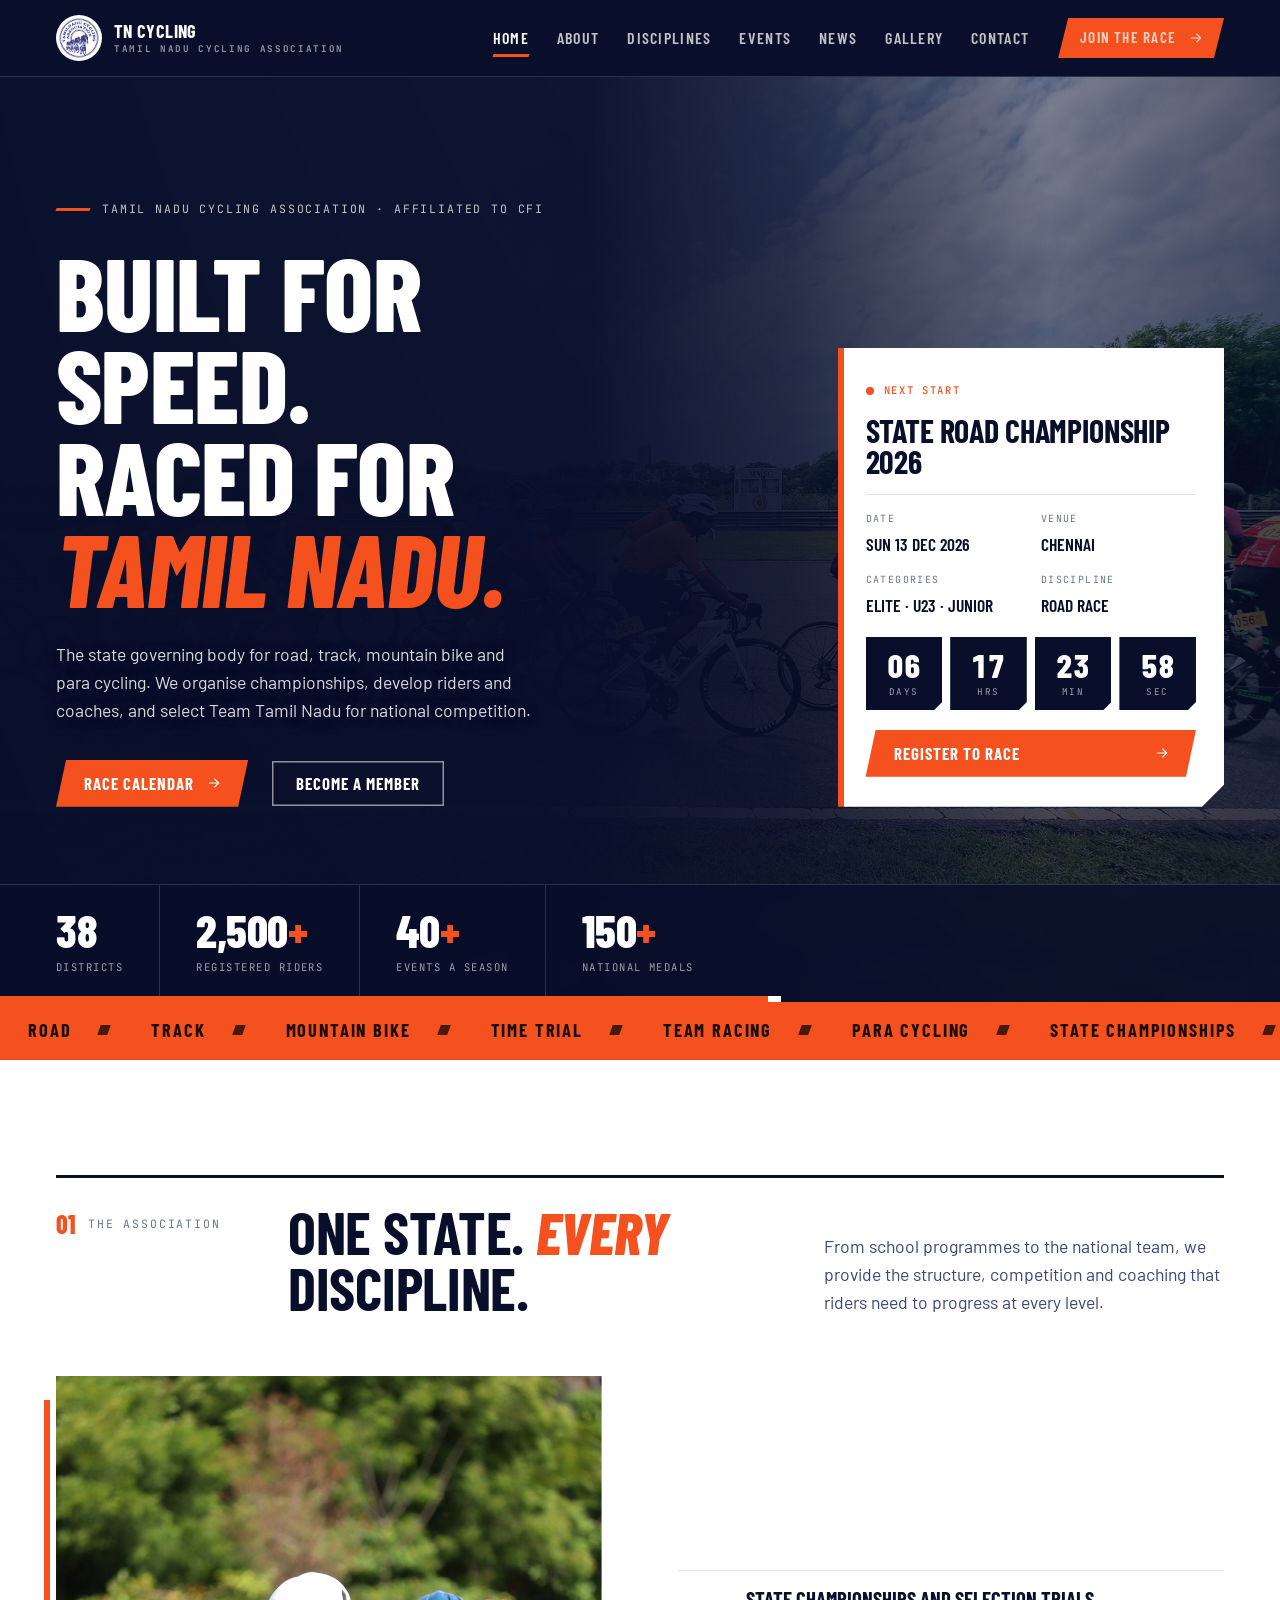
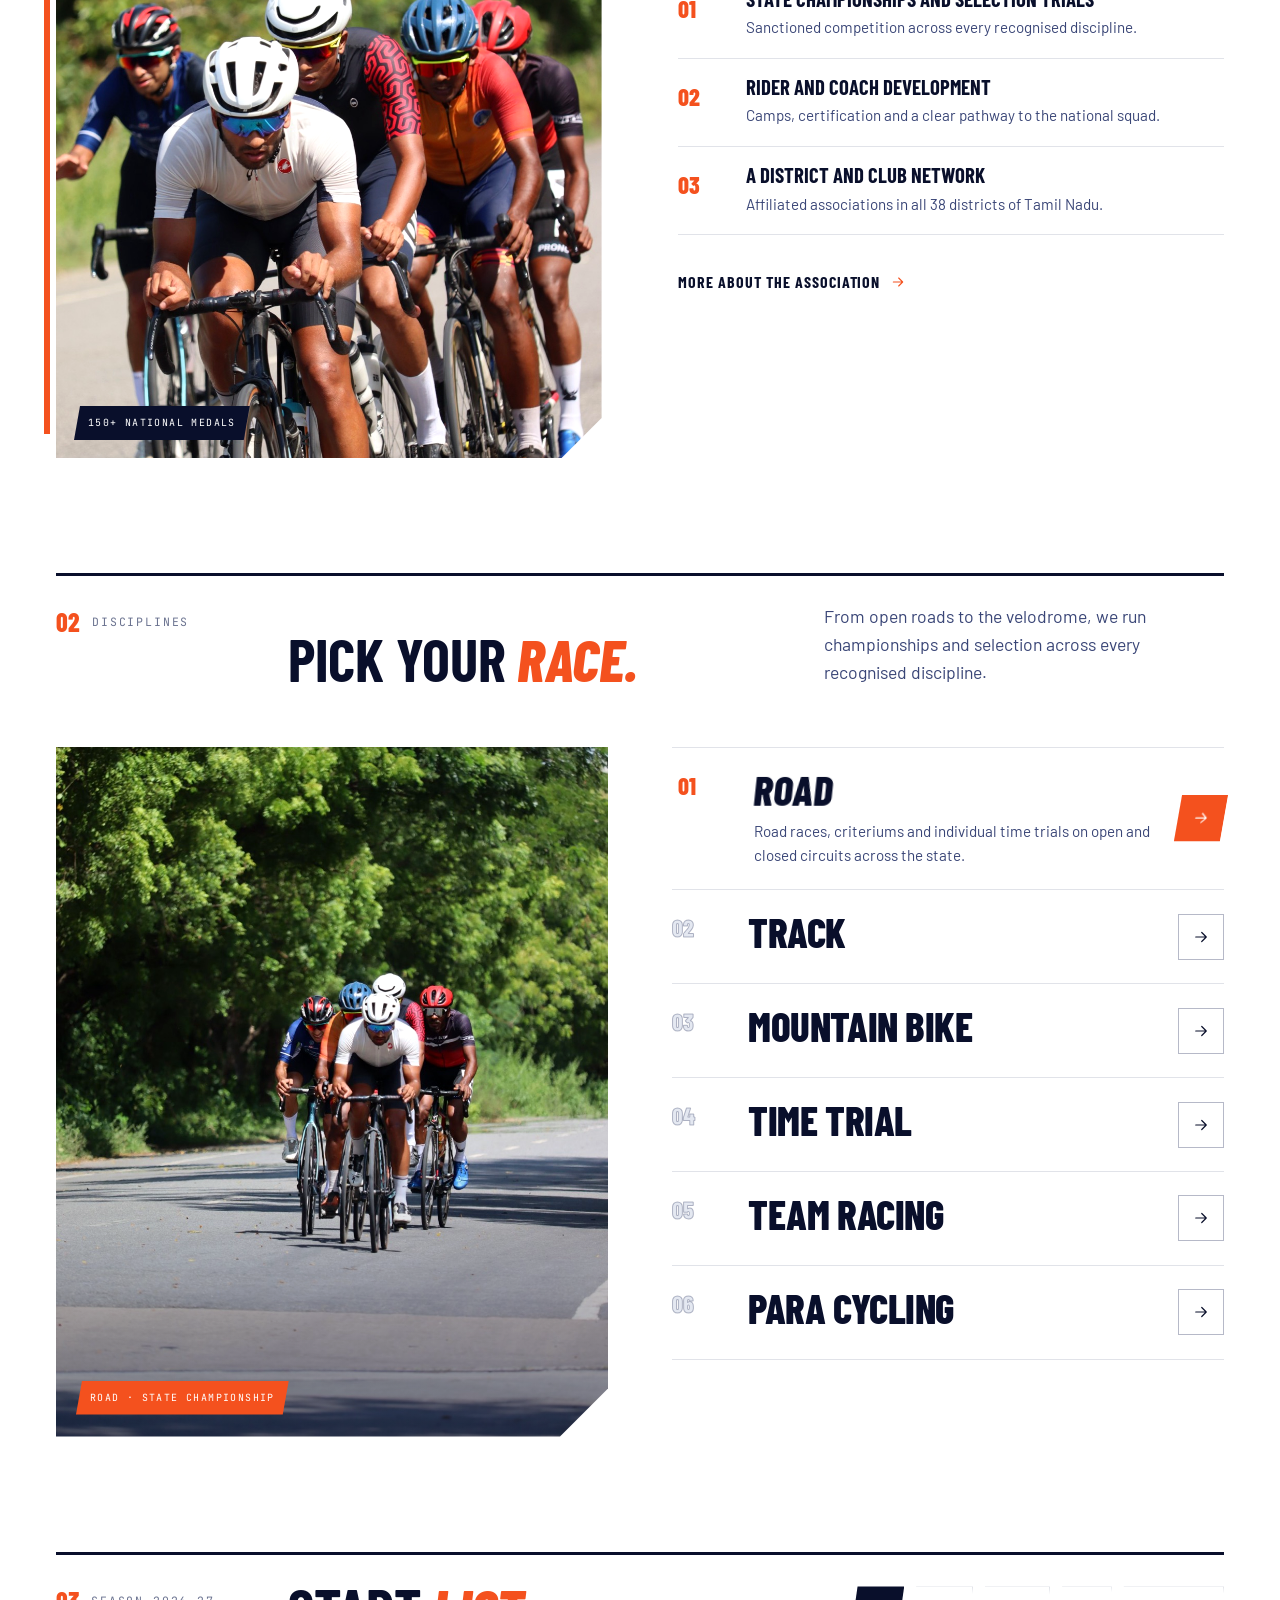
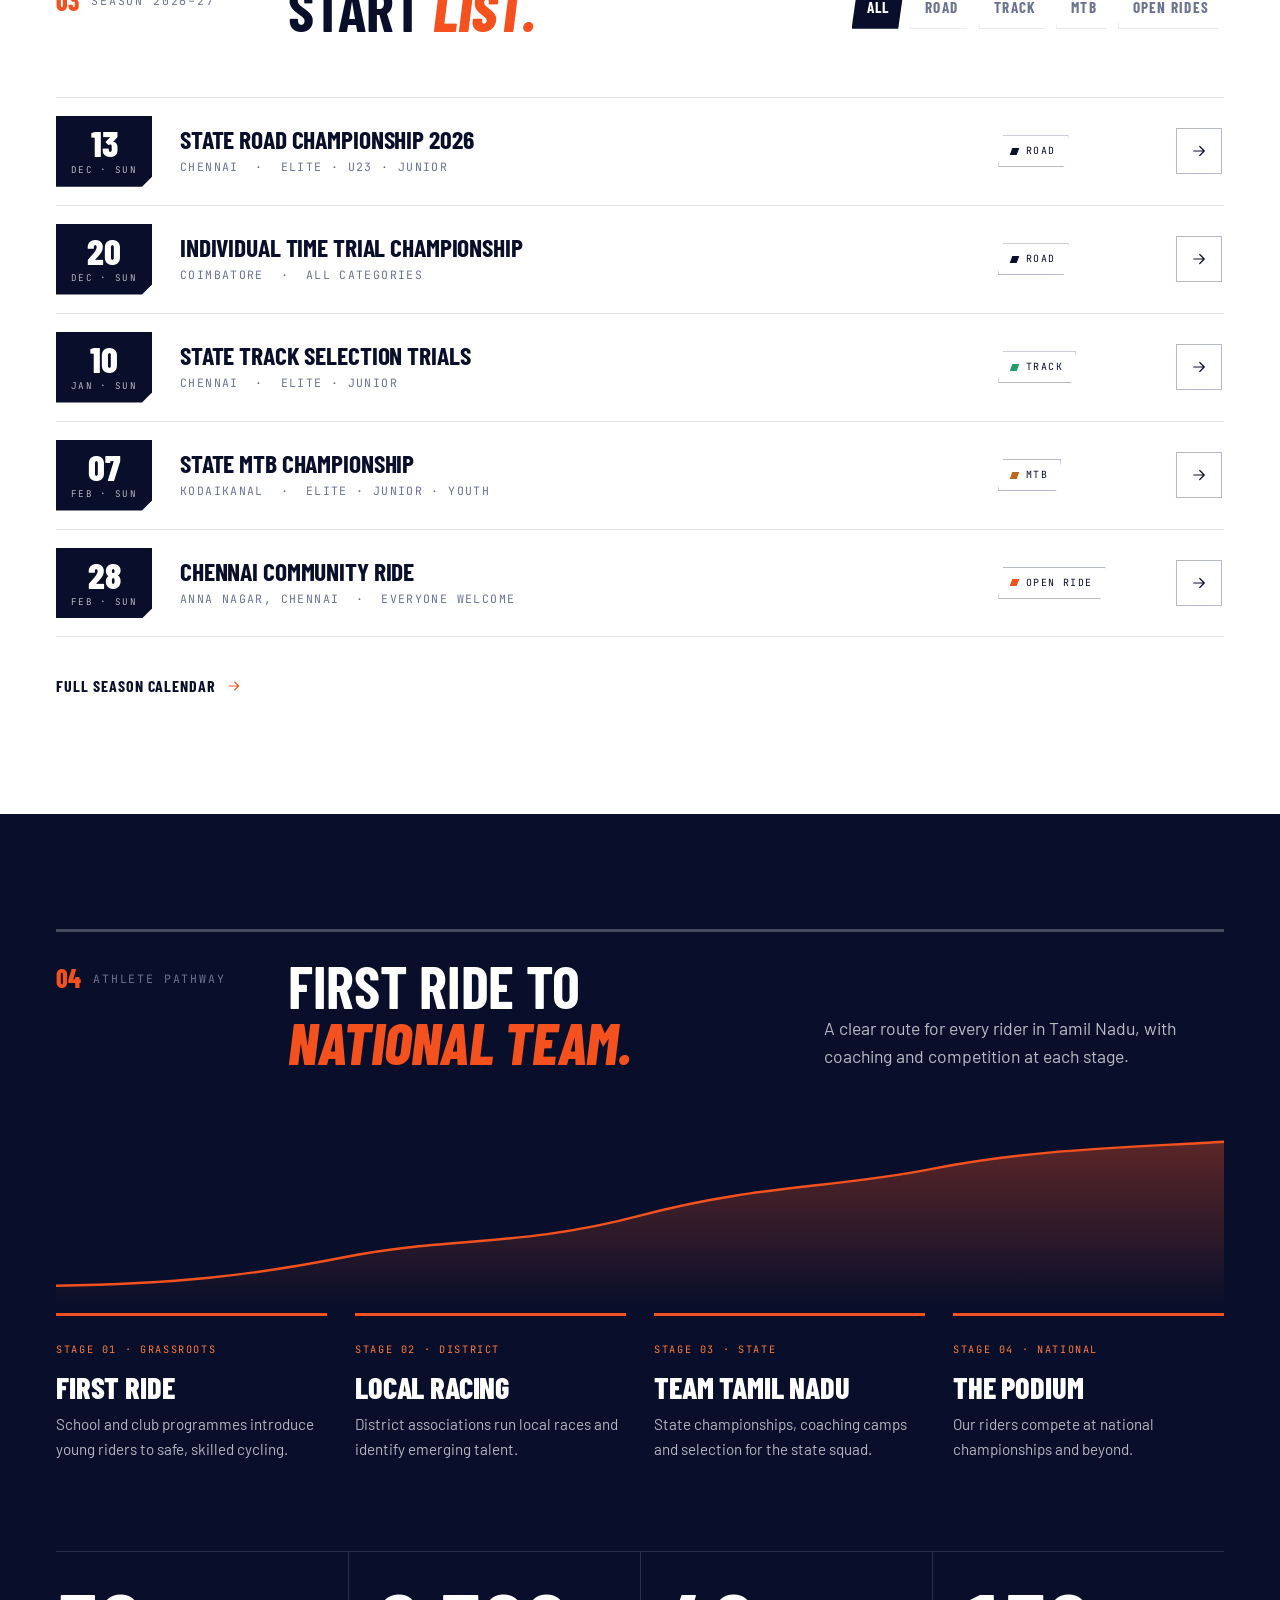
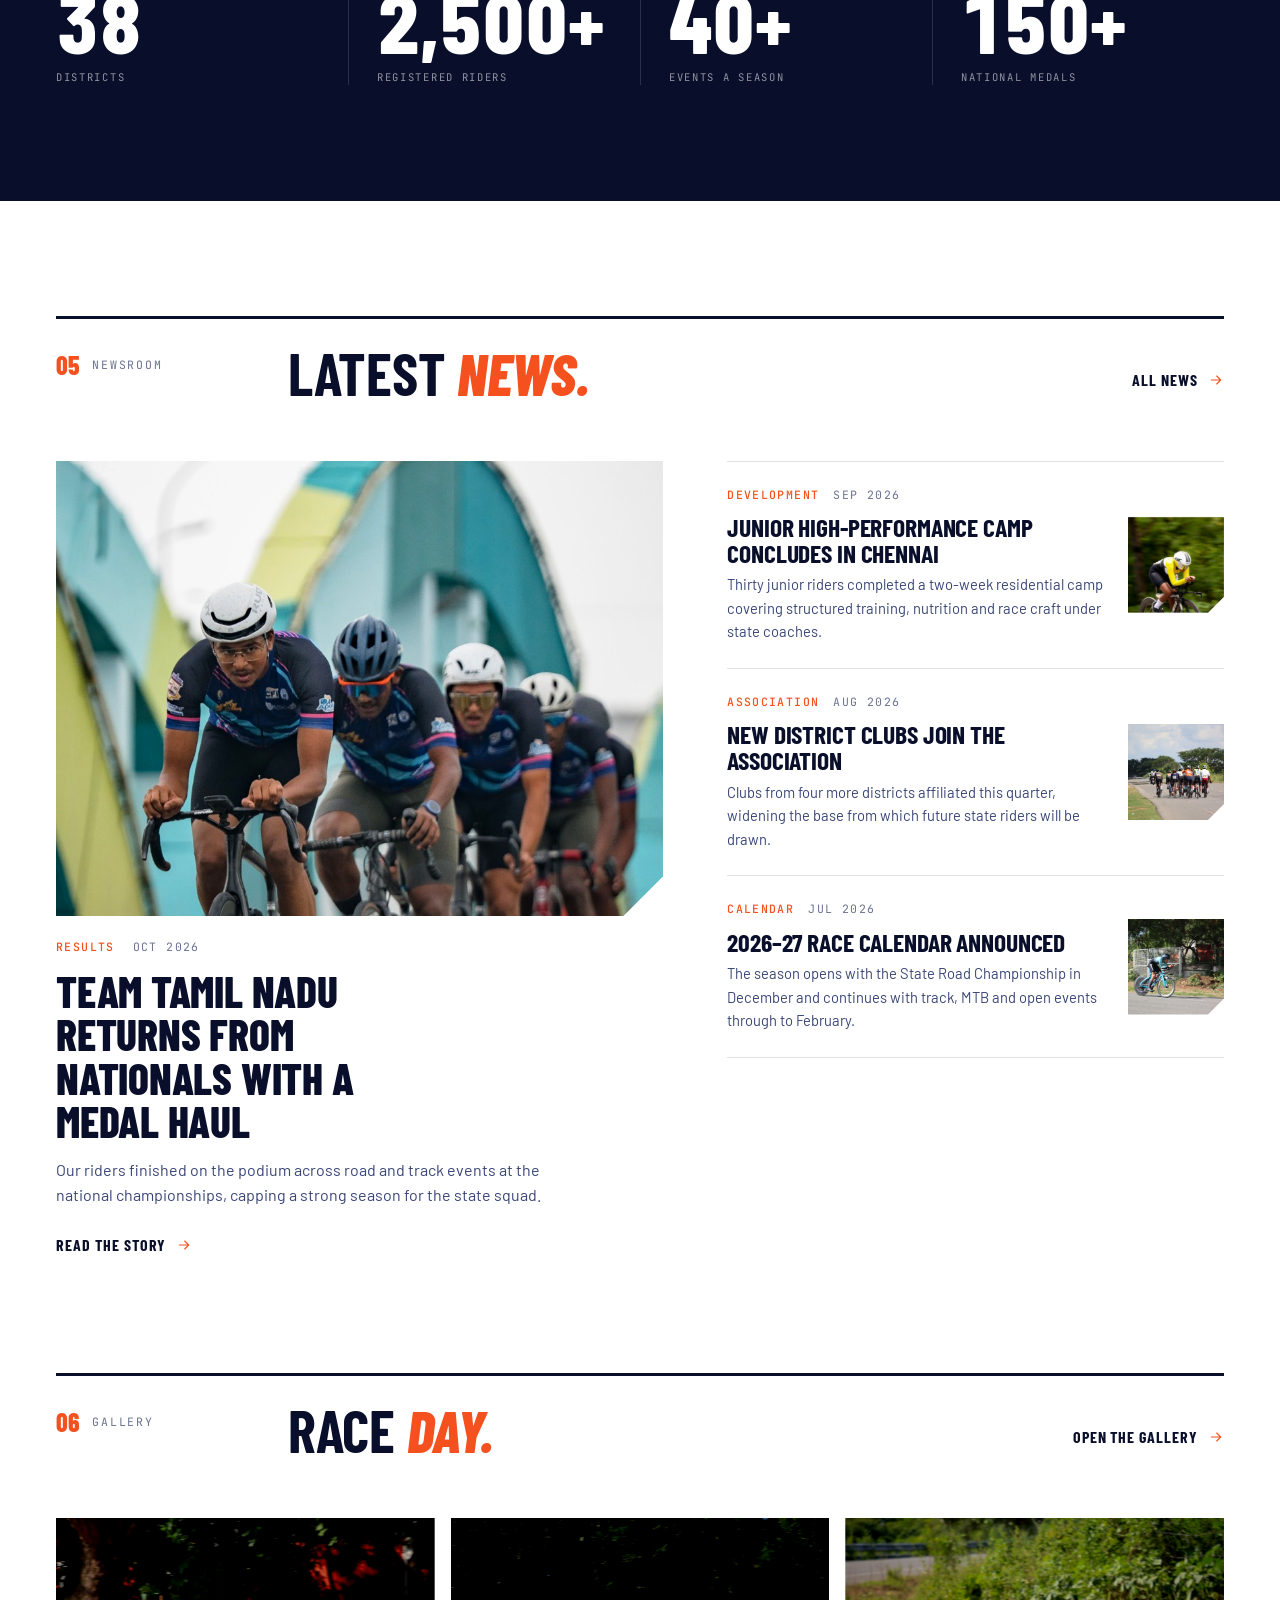
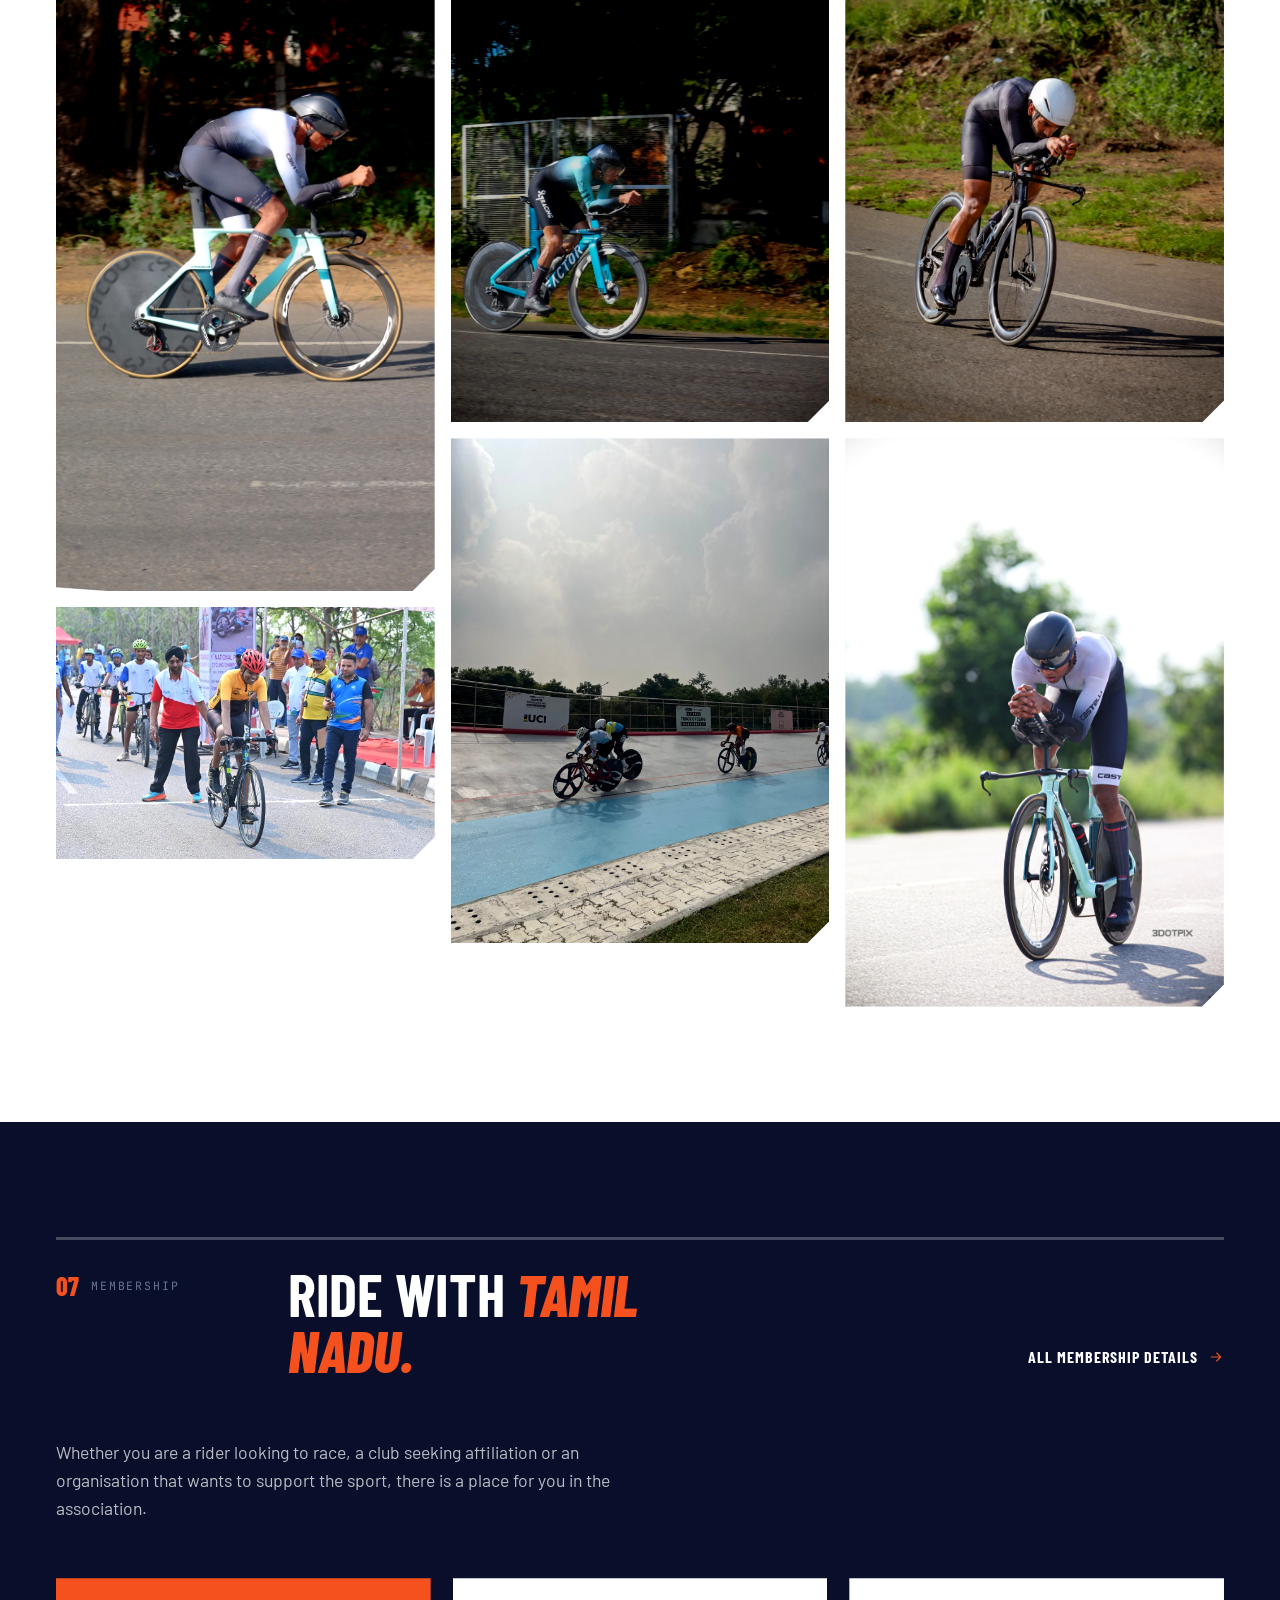
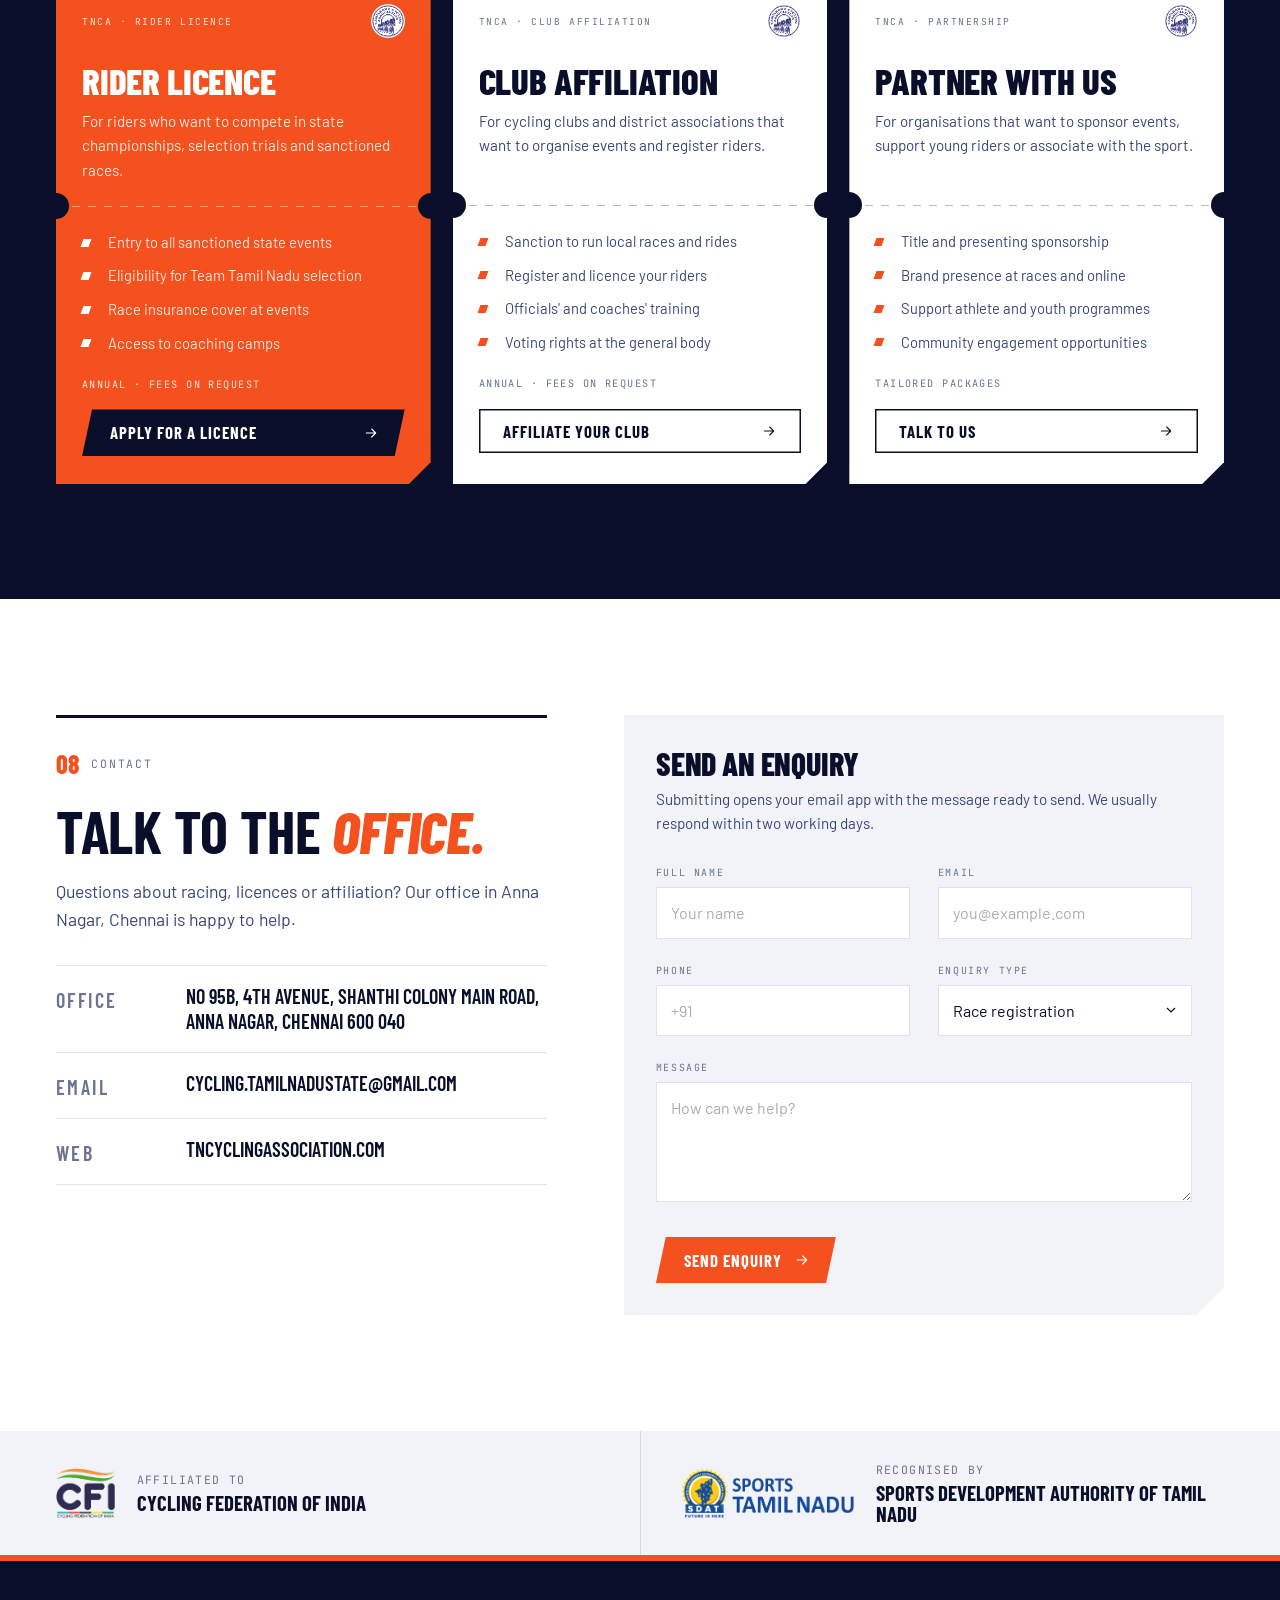
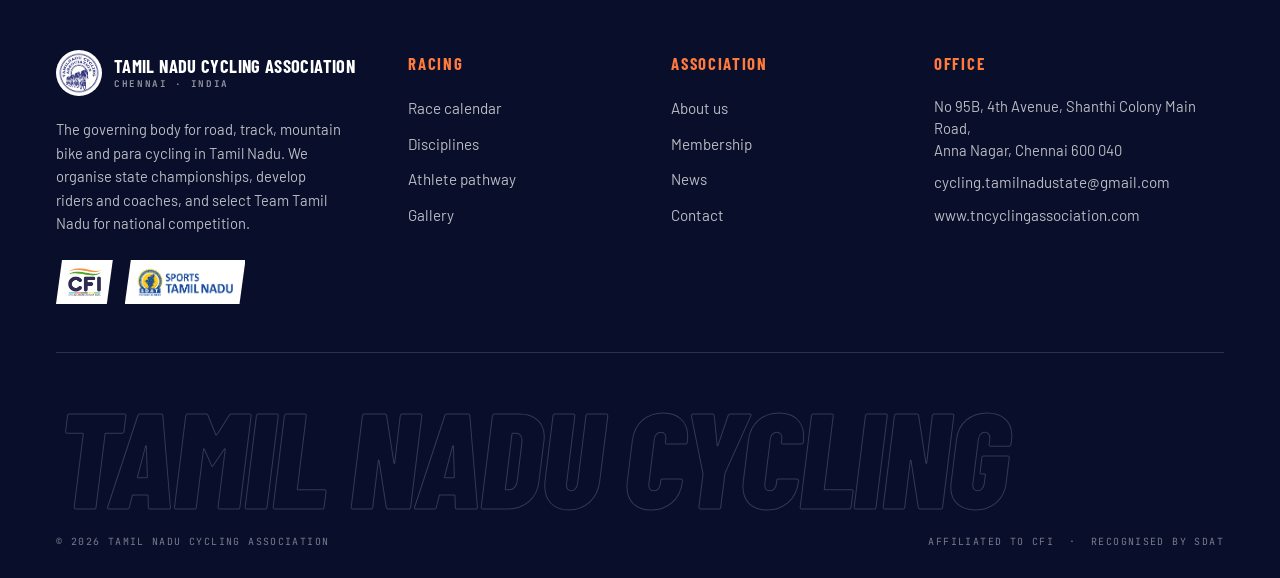
==== index.html @ 86944737 "Initial commit: TNCA website redesign Athletic navy and saffron design for the Tamil Nadu Cycling As" ====
<!doctype html>
<html lang="en">
<head>
<meta charset="utf-8">
<meta name="viewport" content="width=device-width, initial-scale=1">
<title>Tamil Nadu Cycling Association</title>
<meta name="description" content="Tamil Nadu Cycling Association — the state governing body for road, track, MTB and para cycling in Tamil Nadu.">
<meta name="theme-color" content="#090f2b">
<link rel="icon" type="image/png" href="images/logos/tnca-logo.png">
<link rel="preconnect" href="https://fonts.googleapis.com">
<link rel="preconnect" href="https://fonts.gstatic.com" crossorigin>
<link href="https://fonts.googleapis.com/css2?family=Barlow+Condensed:ital,wght@0,600;0,700;0,800;1,700;1,800&family=Barlow:wght@400;500;600&family=JetBrains+Mono:wght@400;500&display=swap" rel="stylesheet">
<link rel="stylesheet" href="css/style.css">
</head>
<body>

<svg width="0" height="0" style="position:absolute" aria-hidden="true">
  <symbol id="i-arrow" viewBox="0 0 24 24"><path d="M5 12h14M13 6l6 6-6 6" fill="none" stroke="currentColor" stroke-width="1.6" stroke-linecap="round" stroke-linejoin="round"/></symbol>
  <symbol id="i-close" viewBox="0 0 24 24"><path d="M6 6l12 12M18 6L6 18" fill="none" stroke="currentColor" stroke-width="1.6" stroke-linecap="round"/></symbol>
  <symbol id="i-info" viewBox="0 0 24 24"><circle cx="12" cy="12" r="9.5" fill="none" stroke="currentColor" stroke-width="1.4"/><path d="M12 11v6M12 7.5v.5" fill="none" stroke="currentColor" stroke-width="1.6" stroke-linecap="round"/></symbol>
</svg>


<header class="site-header">
  <div class="container">
    <a href="index.html" class="brand" aria-label="Tamil Nadu Cycling Association — home">
      <img src="images/logos/tnca-logo.png" alt="">
      <span class="wm">TN Cycling<small>Tamil Nadu Cycling Association</small></span>
    </a>
    <button class="menu-toggle" aria-label="Open menu" aria-expanded="false" aria-controls="nav"><span>Menu</span><i></i></button>
    <nav class="nav" id="nav" aria-label="Main navigation">
      <a href="index.html" class="active" aria-current="page">Home</a><a href="about.html">About</a><a href="disciplines.html">Disciplines</a><a href="events.html">Events</a><a href="news.html">News</a><a href="gallery.html">Gallery</a><a href="contact.html">Contact</a>
      <a href="membership.html" class="btn">Join the race <svg aria-hidden="true"><use href="#i-arrow"/></svg></a>
    </nav>
  </div>
</header>

<main>

<section class="hero">
  <img class="hero-bg" src="images/join.jpg" alt="" fetchpriority="high">
  <div class="container hero-grid">
    <div class="hero-copy">
      <span class="kicker">Tamil Nadu Cycling Association · Affiliated to CFI</span>
      <h1>Built for speed.<br>Raced for <em>Tamil Nadu.</em></h1>
      <p class="lead">The state governing body for road, track, mountain bike and para cycling. We organise championships, develop riders and coaches, and select Team Tamil Nadu for national competition.</p>
      <div class="hero-actions">
        <a href="events.html" class="btn">Race calendar <svg aria-hidden="true"><use href="#i-arrow"/></svg></a>
        <a href="membership.html" class="btn btn-ghost-light">Become a member</a>
      </div>
    </div>
    <aside class="next-card reveal">
      <span class="label">Next start</span>
      <h2>State Road Championship 2026</h2>
      <div class="facts">
        <div><small>Date</small><b>Sun 13 Dec 2026</b></div>
        <div><small>Venue</small><b>Chennai</b></div>
        <div><small>Categories</small><b>Elite · U23 · Junior</b></div>
        <div><small>Discipline</small><b>Road race</b></div>
      </div>
      <div class="countdown" id="countdown" data-date="2026-12-13T06:00:00+05:30">
        <div><b data-u="d">00</b><small>Days</small></div>
        <div><b data-u="h">00</b><small>Hrs</small></div>
        <div><b data-u="m">00</b><small>Min</small></div>
        <div><b data-u="s">00</b><small>Sec</small></div>
      </div>
      <a href="contact.html" class="btn">Register to race <svg aria-hidden="true"><use href="#i-arrow"/></svg></a>
    </aside>
  </div>
  <div class="hero-foot"><div class="container hero-stats">
    <div><b>38</b><span>Districts</span></div>
    <div><b>2,500<i>+</i></b><span>Registered riders</span></div>
    <div><b>40<i>+</i></b><span>Events a season</span></div>
    <div><b>150<i>+</i></b><span>National medals</span></div>
  </div></div>
</section>

<div class="marquee" aria-hidden="true">
  <div class="marquee-track"><span>Road</span><span>Track</span><span>Mountain Bike</span><span>Time Trial</span><span>Team Racing</span><span>Para Cycling</span><span>State Championships</span><span>Youth Development</span><span>Road</span><span>Track</span><span>Mountain Bike</span><span>Time Trial</span><span>Team Racing</span><span>Para Cycling</span><span>State Championships</span><span>Youth Development</span></div>
</div>

<section class="section" id="about">
  <div class="container">
    
    <div class="section-head">
      <div class="index"><b>01</b><span>The association</span></div>
      <div class="title"><h2>One state. <em>Every</em> discipline.</h2><p class="lead">From school programmes to the national team, we provide the structure, competition and coaching that riders need to progress at every level.</p></div>
    </div>
    <div class="split">
      <div class="split-media reveal">
        <img src="images/race.jpg" alt="Road cyclists racing in a tight group">
        <span class="cap">150+ national medals</span>
      </div>
      <div class="split-body reveal">
        <ul class="marks">
          <li><span class="k">01</span><div><b>State championships and selection trials</b><span>Sanctioned competition across every recognised discipline.</span></div></li>
          <li><span class="k">02</span><div><b>Rider and coach development</b><span>Camps, certification and a clear pathway to the national squad.</span></div></li>
          <li><span class="k">03</span><div><b>A district and club network</b><span>Affiliated associations in all 38 districts of Tamil Nadu.</span></div></li>
        </ul>
        <a href="about.html" class="textlink">More about the association <svg aria-hidden="true"><use href="#i-arrow"/></svg></a>
      </div>
    </div>
  </div>
</section>

<section class="section" id="disciplines">
  <div class="container">
    
    <div class="section-head">
      <div class="index"><b>02</b><span>Disciplines</span></div>
      <div class="title"><h2>Pick your <em>race.</em></h2><p class="lead">From open roads to the velodrome, we run championships and selection across every recognised discipline.</p></div>
    </div>
    
    <div class="disc">
      <figure class="disc-figure reveal"><img src="images/road.jpg" alt="" data-i="0"><img src="images/track.jpg" alt="" data-i="1"><img src="images/mtb.jpg" alt="" data-i="2"><img src="images/time-trial.jpg" alt="" data-i="3"><img src="images/team.jpg" alt="" data-i="4"><img src="images/para.jpg" alt="" data-i="5"><figcaption class="cap"></figcaption></figure>
      <ul class="disc-list reveal">
        <li data-cap="Road · State Championship">
          <a href="disciplines.html#road">
            <span class="n">01</span>
            <img class="thumb" src="images/road.jpg" alt="" loading="lazy">
            <div><h3>Road</h3><p>Road races, criteriums and individual time trials on open and closed circuits across the state.</p></div>
            <span class="go" aria-hidden="true"><svg aria-hidden="true"><use href="#i-arrow"/></svg></span>
          </a>
        </li>
        <li data-cap="Track · Velodrome">
          <a href="disciplines.html#track">
            <span class="n">02</span>
            <img class="thumb" src="images/track.jpg" alt="" loading="lazy">
            <div><h3>Track</h3><p>Sprint, keirin, team pursuit and endurance events contested on the velodrome.</p></div>
            <span class="go" aria-hidden="true"><svg aria-hidden="true"><use href="#i-arrow"/></svg></span>
          </a>
        </li>
        <li data-cap="MTB · Cross-country">
          <a href="disciplines.html#mountain-bike">
            <span class="n">03</span>
            <img class="thumb" src="images/mtb.jpg" alt="" loading="lazy">
            <div><h3>Mountain Bike</h3><p>Cross-country racing on technical off-road trails, climbs and descents.</p></div>
            <span class="go" aria-hidden="true"><svg aria-hidden="true"><use href="#i-arrow"/></svg></span>
          </a>
        </li>
        <li data-cap="Time Trial · Against the clock">
          <a href="disciplines.html#time-trial">
            <span class="n">04</span>
            <img class="thumb" src="images/time-trial.jpg" alt="" loading="lazy">
            <div><h3>Time Trial</h3><p>The race of truth: riders go alone against the clock in individual and team events.</p></div>
            <span class="go" aria-hidden="true"><svg aria-hidden="true"><use href="#i-arrow"/></svg></span>
          </a>
        </li>
        <li data-cap="Team · Club &amp; district">
          <a href="disciplines.html#team-racing">
            <span class="n">05</span>
            <img class="thumb" src="images/team.jpg" alt="" loading="lazy">
            <div><h3>Team Racing</h3><p>Club and district squads competing together, from team time trials to road races.</p></div>
            <span class="go" aria-hidden="true"><svg aria-hidden="true"><use href="#i-arrow"/></svg></span>
          </a>
        </li>
        <li data-cap="Para · Classified racing">
          <a href="disciplines.html#para-cycling">
            <span class="n">06</span>
            <img class="thumb" src="images/para.jpg" alt="" loading="lazy">
            <div><h3>Para Cycling</h3><p>Classified racing and coaching pathways for para-cyclists, from state trials to nationals.</p></div>
            <span class="go" aria-hidden="true"><svg aria-hidden="true"><use href="#i-arrow"/></svg></span>
          </a>
        </li></ul>
    </div>
  </div>
</section>

<section class="section" id="events">
  <div class="container">
    
    <div class="section-head">
      <div class="index"><b>03</b><span>Season 2026–27</span></div>
      <div class="title"><h2>Start <em>list.</em></h2><div class="filters" role="group" aria-label="Filter events"><button aria-pressed="true" data-f="all">All</button><button aria-pressed="false" data-f="road">Road</button><button aria-pressed="false" data-f="track">Track</button><button aria-pressed="false" data-f="mtb">MTB</button><button aria-pressed="false" data-f="open">Open rides</button></div></div>
    </div>
    <ol class="startlist">
      <li data-cat="road" class="reveal">
        <a href="contact.html" class="race">
          <div class="date"><b>13</b><span>Dec · Sun</span></div>
          <div><h3>State Road Championship 2026</h3><p class="meta mono">Chennai &nbsp;·&nbsp; Elite · U23 · Junior</p></div>
          <div><span class="tag road">Road</span></div>
          <span class="go" aria-hidden="true"><svg aria-hidden="true"><use href="#i-arrow"/></svg></span>
        </a>
      </li>
      <li data-cat="road" class="reveal">
        <a href="contact.html" class="race">
          <div class="date"><b>20</b><span>Dec · Sun</span></div>
          <div><h3>Individual Time Trial Championship</h3><p class="meta mono">Coimbatore &nbsp;·&nbsp; All categories</p></div>
          <div><span class="tag road">Road</span></div>
          <span class="go" aria-hidden="true"><svg aria-hidden="true"><use href="#i-arrow"/></svg></span>
        </a>
      </li>
      <li data-cat="track" class="reveal">
        <a href="contact.html" class="race">
          <div class="date"><b>10</b><span>Jan · Sun</span></div>
          <div><h3>State Track Selection Trials</h3><p class="meta mono">Chennai &nbsp;·&nbsp; Elite · Junior</p></div>
          <div><span class="tag track">Track</span></div>
          <span class="go" aria-hidden="true"><svg aria-hidden="true"><use href="#i-arrow"/></svg></span>
        </a>
      </li>
      <li data-cat="mtb" class="reveal">
        <a href="contact.html" class="race">
          <div class="date"><b>07</b><span>Feb · Sun</span></div>
          <div><h3>State MTB Championship</h3><p class="meta mono">Kodaikanal &nbsp;·&nbsp; Elite · Junior · Youth</p></div>
          <div><span class="tag mtb">MTB</span></div>
          <span class="go" aria-hidden="true"><svg aria-hidden="true"><use href="#i-arrow"/></svg></span>
        </a>
      </li>
      <li data-cat="open" class="reveal">
        <a href="contact.html" class="race">
          <div class="date"><b>28</b><span>Feb · Sun</span></div>
          <div><h3>Chennai Community Ride</h3><p class="meta mono">Anna Nagar, Chennai &nbsp;·&nbsp; Everyone welcome</p></div>
          <div><span class="tag open">Open ride</span></div>
          <span class="go" aria-hidden="true"><svg aria-hidden="true"><use href="#i-arrow"/></svg></span>
        </a>
      </li></ol>
    <div style="margin-top:36px"><a href="events.html" class="textlink">Full season calendar <svg aria-hidden="true"><use href="#i-arrow"/></svg></a></div>
  </div>
</section>

<section class="section section-ink" id="pathway">
  <div class="container">
    
    <div class="section-head">
      <div class="index"><b>04</b><span>Athlete pathway</span></div>
      <div class="title"><h2>First ride to <em>national team.</em></h2><p class="lead">A clear route for every rider in Tamil Nadu, with coaching and competition at each stage.</p></div>
    </div>
    
    
<div class="route" aria-hidden="true">
  <svg viewBox="0 0 1200 180" preserveAspectRatio="none">
    <defs><linearGradient id="routeFill" x1="0" y1="0" x2="0" y2="1"><stop offset="0" stop-color="#f4511e"/><stop offset="1" stop-color="#f4511e" stop-opacity="0"/></linearGradient></defs>
    <path class="line-fill" d="M0,160 C120,158 200,150 300,130 S480,120 600,88 S800,60 900,40 S1100,18 1200,12 L1200,180 L0,180 Z"/>
    <path class="line" d="M0,160 C120,158 200,150 300,130 S480,120 600,88 S800,60 900,40 S1100,18 1200,12"/>
  </svg>
</div>
    <div class="stages">
      <div class="stage reveal"><span class="k">Stage 01 · Grassroots</span><h3>First ride</h3><p>School and club programmes introduce young riders to safe, skilled cycling.</p></div>
      <div class="stage reveal"><span class="k">Stage 02 · District</span><h3>Local racing</h3><p>District associations run local races and identify emerging talent.</p></div>
      <div class="stage reveal"><span class="k">Stage 03 · State</span><h3>Team Tamil Nadu</h3><p>State championships, coaching camps and selection for the state squad.</p></div>
      <div class="stage reveal"><span class="k">Stage 04 · National</span><h3>The podium</h3><p>Our riders compete at national championships and beyond.</p></div>
    </div>
    <div class="stats">
      <div><b data-count="38">0</b><span>Districts</span></div>
      <div><b data-count="2500" data-suffix="+">0</b><span>Registered riders</span></div>
      <div><b data-count="40" data-suffix="+">0</b><span>Events a season</span></div>
      <div><b data-count="150" data-suffix="+">0</b><span>National medals</span></div>
    </div>
  </div>
</section>

<section class="section" id="news">
  <div class="container">
    
    <div class="section-head">
      <div class="index"><b>05</b><span>Newsroom</span></div>
      <div class="title"><h2>Latest <em>news.</em></h2><a href="news.html" class="textlink">All news <svg aria-hidden="true"><use href="#i-arrow"/></svg></a></div>
    </div>
    <div class="news">
      <article class="story-lead reveal">
        <a href="news.html"><img src="images/news-1.jpg" alt=""></a>
        <div class="mono"><b>Results</b><span>Oct 2026</span></div>
        <h3><a href="news.html">Team Tamil Nadu returns from Nationals with a medal haul</a></h3>
        <p>Our riders finished on the podium across road and track events at the national championships, capping a strong season for the state squad.</p>
        <a href="news.html" class="textlink">Read the story <svg aria-hidden="true"><use href="#i-arrow"/></svg></a>
      </article>
      <ul class="story-list reveal"><li><a href="news.html"><div><div class="mono"><b>Development</b><span>Sep 2026</span></div><h3>Junior high-performance camp concludes in Chennai</h3><p>Thirty junior riders completed a two-week residential camp covering structured training, nutrition and race craft under state coaches.</p></div><img src="images/news-2.jpg" alt="" loading="lazy"></a></li><li><a href="news.html"><div><div class="mono"><b>Association</b><span>Aug 2026</span></div><h3>New district clubs join the association</h3><p>Clubs from four more districts affiliated this quarter, widening the base from which future state riders will be drawn.</p></div><img src="images/news-3.jpg" alt="" loading="lazy"></a></li><li><a href="news.html"><div><div class="mono"><b>Calendar</b><span>Jul 2026</span></div><h3>2026–27 race calendar announced</h3><p>The season opens with the State Road Championship in December and continues with track, MTB and open events through to February.</p></div><img src="images/time-trial.jpg" alt="" loading="lazy"></a></li></ul>
    </div>
  </div>
</section>

<section class="section" id="gallery">
  <div class="container">
    
    <div class="section-head">
      <div class="index"><b>06</b><span>Gallery</span></div>
      <div class="title"><h2>Race <em>day.</em></h2><a href="gallery.html" class="textlink">Open the gallery <svg aria-hidden="true"><use href="#i-arrow"/></svg></a></div>
    </div>
    <div class="gallery-grid reveal"><button type="button" data-cap="Time trial" aria-label="Open photo: Time trial rider on an aero bike"><img src="images/gallery/01.jpg" alt="Time trial rider on an aero bike" loading="lazy"></button><button type="button" data-cap="Para · Start line" aria-label="Open photo: Para cyclist at the start line of a national para cycling championship"><img src="images/gallery/07.jpg" alt="Para cyclist at the start line of a national para cycling championship" loading="lazy"></button><button type="button" data-cap="Time trial" aria-label="Open photo: Time trial rider racing past the trees"><img src="images/gallery/02.jpg" alt="Time trial rider racing past the trees" loading="lazy"></button><button type="button" data-cap="Track · Nationals" aria-label="Open photo: Riders on the velodrome at the National Track Cycling Championship"><img src="images/gallery/08.jpg" alt="Riders on the velodrome at the National Track Cycling Championship" loading="lazy"></button><button type="button" data-cap="Time trial" aria-label="Open photo: Time trial rider in the aero position"><img src="images/gallery/03.jpg" alt="Time trial rider in the aero position" loading="lazy"></button><button type="button" data-cap="Time trial" aria-label="Open photo: Time trial rider approaching head-on"><img src="images/gallery/04.jpg" alt="Time trial rider approaching head-on" loading="lazy"></button></div>
  </div>
</section>

<div class="lightbox" id="lightbox" role="dialog" aria-modal="true" aria-label="Photo viewer">
  <img alt="">
  <button type="button" class="lb-close" aria-label="Close"><svg aria-hidden="true"><use href="#i-close"/></svg></button>
  <button type="button" class="lb-prev" aria-label="Previous photo"><svg aria-hidden="true"><use href="#i-arrow"/></svg></button>
  <button type="button" class="lb-next" aria-label="Next photo"><svg aria-hidden="true"><use href="#i-arrow"/></svg></button>
  <span class="lb-count"></span>
</div>



<section class="section section-ink" id="membership">
  <div class="container">
    
    <div class="section-head">
      <div class="index"><b>07</b><span>Membership</span></div>
      <div class="title"><h2>Ride with <em>Tamil Nadu.</em></h2><a href="membership.html" class="textlink light">All membership details <svg aria-hidden="true"><use href="#i-arrow"/></svg></a></div>
    </div>
    <div class="cta-copy">
      <p class="lead">Whether you are a rider looking to race, a club seeking affiliation or an organisation that wants to support the sport, there is a place for you in the association.</p>
    </div>
    
    <div class="tickets">
      <article class="ticket featured reveal" id="rider">
        <div class="head"><span>TNCA · Rider licence</span><img src="images/logos/tnca-logo.png" alt=""></div>
        <h3>Rider licence</h3>
        <p class="desc">For riders who want to compete in state championships, selection trials and sanctioned races.</p>
        <div class="perf"></div>
        <ul>
          <li>Entry to all sanctioned state events</li>
          <li>Eligibility for Team Tamil Nadu selection</li>
          <li>Race insurance cover at events</li>
          <li>Access to coaching camps</li>
        </ul>
        <p class="fee">Annual · fees on request</p>
        <a href="contact.html" class="btn">Apply for a licence <svg aria-hidden="true"><use href="#i-arrow"/></svg></a>
      </article>
      <article class="ticket reveal" id="club">
        <div class="head"><span>TNCA · Club affiliation</span><img src="images/logos/tnca-logo.png" alt=""></div>
        <h3>Club affiliation</h3>
        <p class="desc">For cycling clubs and district associations that want to organise events and register riders.</p>
        <div class="perf"></div>
        <ul>
          <li>Sanction to run local races and rides</li>
          <li>Register and licence your riders</li>
          <li>Officials' and coaches' training</li>
          <li>Voting rights at the general body</li>
        </ul>
        <p class="fee">Annual · fees on request</p>
        <a href="contact.html" class="btn btn-ghost">Affiliate your club <svg aria-hidden="true"><use href="#i-arrow"/></svg></a>
      </article>
      <article class="ticket reveal" id="partner">
        <div class="head"><span>TNCA · Partnership</span><img src="images/logos/tnca-logo.png" alt=""></div>
        <h3>Partner with us</h3>
        <p class="desc">For organisations that want to sponsor events, support young riders or associate with the sport.</p>
        <div class="perf"></div>
        <ul>
          <li>Title and presenting sponsorship</li>
          <li>Brand presence at races and online</li>
          <li>Support athlete and youth programmes</li>
          <li>Community engagement opportunities</li>
        </ul>
        <p class="fee">Tailored packages</p>
        <a href="contact.html" class="btn btn-ghost">Talk to us <svg aria-hidden="true"><use href="#i-arrow"/></svg></a>
      </article>
    </div>
  </div>
</section>


<section class="section" id="contact">
  <div class="container">
    <div class="contact">
      <div class="reveal">
        <div class="section-head" style="grid-template-columns:1fr;margin-bottom:0"><div class="index"><b>08</b><span>Contact</span></div></div>
        <h2>Talk to the <em>office.</em></h2>
        <p class="lead" style="margin-top:18px">Questions about racing, licences or affiliation? Our office in Anna Nagar, Chennai is happy to help.</p>
        <ul class="details">
          <li><span class="mono">Office</span><span>No 95B, 4th Avenue, Shanthi Colony Main Road,<br>Anna Nagar, Chennai 600 040</span></li>
          <li><span class="mono">Email</span><a href="mailto:cycling.tamilnadustate@gmail.com">cycling.tamilnadustate@gmail.com</a></li>
          <li><span class="mono">Web</span><a href="https://www.tncyclingassociation.com">tncyclingassociation.com</a></li>
        </ul>
      </div>
      <div class="reveal">
<form id="contactForm" class="form" novalidate>
  <h3>Send an enquiry</h3>
  <p>Submitting opens your email app with the message ready to send. We usually respond within two working days.</p>
  <div class="fields">
    <div><label for="name">Full name</label><input id="name" name="name" required autocomplete="name" placeholder="Your name"></div>
    <div><label for="email">Email</label><input id="email" name="email" type="email" autocomplete="email" placeholder="you@example.com"></div>
    <div><label for="phone">Phone</label><input id="phone" name="phone" type="tel" autocomplete="tel" placeholder="+91"></div>
    <div><label for="topic">Enquiry type</label>
      <select id="topic" name="topic">
        <option>Race registration</option><option>Rider licence</option><option>Club affiliation</option><option>Partnership</option><option>Media</option><option>Other</option>
      </select></div>
    <div class="full"><label for="message">Message</label><textarea id="message" name="message" required placeholder="How can we help?"></textarea></div>
    <div class="full"><button class="btn" type="submit">Send enquiry <svg aria-hidden="true"><use href="#i-arrow"/></svg></button></div>
  </div>
</form>
</div>
    </div>
  </div>
</section>

<section class="affiliation" aria-label="Affiliation and recognition">
  <div class="container">
    <div class="item"><img src="images/logos/cfi-logo.png" alt="Cycling Federation of India logo"><div><span class="mono">Affiliated to</span><b class="name">Cycling Federation of India</b></div></div>
    <div class="item"><img src="images/logos/sdat-logo.png" alt="Sports Development Authority of Tamil Nadu logo"><div><span class="mono">Recognised by</span><b class="name">Sports Development Authority of Tamil Nadu</b></div></div>
  </div>
</section>


</main>

<footer class="site-footer">
  <div class="container">
    <div class="footer-top">
      <div class="footer-about">
        <a href="index.html" class="brand"><img src="images/logos/tnca-logo.png" alt=""><span class="wm">Tamil Nadu Cycling Association<small>Chennai · India</small></span></a>
        <p>The governing body for road, track, mountain bike and para cycling in Tamil Nadu. We organise state championships, develop riders and coaches, and select Team Tamil Nadu for national competition.</p>
        <div class="footer-logos">
          <span><img src="images/logos/cfi-logo.png" alt="Cycling Federation of India"></span>
          <span><img src="images/logos/sdat-logo.png" alt="Sports Development Authority of Tamil Nadu"></span>
        </div>
      </div>
      <div>
        <h4>Racing</h4>
        <ul>
          <li><a href="events.html">Race calendar</a></li>
          <li><a href="disciplines.html">Disciplines</a></li>
          <li><a href="about.html#pathway">Athlete pathway</a></li>
          <li><a href="gallery.html">Gallery</a></li>
        </ul>
      </div>
      <div>
        <h4>Association</h4>
        <ul>
          <li><a href="about.html">About us</a></li>
          <li><a href="membership.html">Membership</a></li>
          <li><a href="news.html">News</a></li>
          <li><a href="contact.html">Contact</a></li>
        </ul>
      </div>
      <div>
        <h4>Office</h4>
        <ul class="footer-contact">
          <li>No 95B, 4th Avenue, Shanthi Colony Main Road,<br>Anna Nagar, Chennai 600 040</li>
          <li><a href="mailto:cycling.tamilnadustate@gmail.com">cycling.tamilnadustate@gmail.com</a></li>
          <li><a href="https://www.tncyclingassociation.com">www.tncyclingassociation.com</a></li>
        </ul>
      </div>
    </div>
    <div class="wordmark" aria-hidden="true">Tamil Nadu Cycling</div>
    <div class="footer-bottom">
      <span>&copy; <span id="year"></span> Tamil Nadu Cycling Association</span>
      <span>Affiliated to CFI &nbsp;·&nbsp; Recognised by SDAT</span>
    </div>
  </div>
</footer>

<script src="js/main.js"></script>
</body>
</html>
---- css/style.css ----
/* =========================================================
   Tamil Nadu Cycling Association — athletic design system
   Navy · white · saffron · condensed uppercase display · mono data
   ========================================================= */

:root {
  --ink: #090f2b;
  --navy: #0f1a4a;
  --navy-2: #182664;
  --navy-soft: #3a4677;
  --muted: #6b7390;
  --bg: #ffffff;
  --bg-2: #f1f3f8;
  --bg-3: #e4e8f1;
  --accent: #f4511e;
  --accent-2: #ff7a3d;
  --accent-ink: #1a0b05;
  --line: rgba(15, 26, 74, .12);
  --line-strong: rgba(15, 26, 74, .3);
  --line-light: rgba(255, 255, 255, .14);
  --max: 1280px;
  --gutter: clamp(18px, 4.5vw, 56px);
  --display: "Barlow Condensed", "Oswald", Impact, sans-serif;
  --sans: "Barlow", "Inter", system-ui, sans-serif;
  --mono: "JetBrains Mono", "SFMono-Regular", Menlo, monospace;
  --ease: cubic-bezier(.22, 1, .36, 1);
  --cut: 14px;
}

* { box-sizing: border-box; }
html { scroll-behavior: smooth; -webkit-text-size-adjust: 100%; }
body { margin: 0; background: var(--bg); color: var(--ink); font: 16px/1.6 var(--sans); -webkit-font-smoothing: antialiased; }
img { max-width: 100%; display: block; }
a { color: inherit; text-decoration: none; }
p, h1, h2, h3, h4, ul, ol, figure { margin: 0; }
ul, ol { padding: 0; list-style: none; }
button { font: inherit; cursor: pointer; color: inherit; }
:focus-visible { outline: 2px solid var(--accent); outline-offset: 3px; }
::selection { background: var(--accent); color: #fff; }

.container { max-width: var(--max); margin: 0 auto; padding: 0 var(--gutter); }

/* Type */
h1, h2, h3, .display { font-family: var(--display); font-weight: 700; text-transform: uppercase; letter-spacing: -.005em; line-height: .95; color: var(--ink); }
h1 { font-size: clamp(3.4rem, 8vw, 7.2rem); font-weight: 800; line-height: .9; }
h2 { font-size: clamp(2.4rem, 4.6vw, 4rem); }
h3 { font-size: 1.5rem; line-height: 1; }
h1 em, h2 em, .display em { font-style: italic; color: var(--accent); font-weight: 800; }
.lead { font-size: 1.1rem; line-height: 1.6; color: var(--navy-soft); max-width: 56ch; }
.mono { font-family: var(--mono); font-size: .72rem; letter-spacing: .12em; text-transform: uppercase; color: var(--muted); }
.mono b { color: var(--ink); font-weight: 500; }
.rule { height: 1px; background: var(--line); }

/* Buttons: slanted sport cut */
.btn {
  position: relative; display: inline-flex; align-items: center; gap: 12px; padding: 15px 26px 15px 28px;
  font-family: var(--display); font-weight: 700; font-size: 1.05rem; letter-spacing: .06em; text-transform: uppercase; line-height: 1;
  background: var(--accent); color: #fff; border: 0;
  clip-path: polygon(10px 0, 100% 0, calc(100% - 10px) 100%, 0 100%);
  transition: transform .25s var(--ease), background .25s var(--ease), color .25s var(--ease);
}
.btn svg { width: 16px; height: 16px; transition: transform .25s var(--ease); }
.btn:hover { background: var(--accent-2); transform: translateX(3px); }
.btn:hover svg { transform: translateX(4px); }
.btn-ink { background: var(--ink); color: #fff; }
.btn-ink:hover { background: var(--navy-2); }
.btn-white { background: #fff; color: var(--ink); }
.btn-white:hover { background: var(--bg-2); }
.btn-ghost { background: transparent; color: var(--ink); clip-path: none; padding: 14px 24px; box-shadow: inset 0 0 0 1.5px var(--ink); }
.btn-ghost:hover { background: var(--ink); color: #fff; transform: none; }
.btn-ghost-light { background: transparent; color: #fff; clip-path: none; padding: 14px 24px; box-shadow: inset 0 0 0 1.5px rgba(255, 255, 255, .55); }
.btn-ghost-light:hover { background: #fff; color: var(--ink); transform: none; }
.textlink {
  display: inline-flex; align-items: center; gap: 10px; font-family: var(--display); font-weight: 700; font-size: 1rem; letter-spacing: .06em; text-transform: uppercase;
  color: var(--ink); transition: gap .25s var(--ease), color .2s ease;
}
.textlink svg { width: 16px; height: 16px; color: var(--accent); }
.textlink:hover { gap: 16px; color: var(--accent); }
.textlink.light { color: #fff; }
.textlink.light:hover { color: var(--accent-2); }

/* =========================================================
   Header (dark)
   ========================================================= */
.site-header { position: sticky; top: 0; z-index: 60; background: var(--ink); color: #fff; border-bottom: 1px solid var(--line-light); }
.site-header .container { display: flex; align-items: center; justify-content: space-between; min-height: 76px; gap: 24px; }
.brand { display: flex; align-items: center; gap: 12px; color: #fff; }
.brand img { width: 46px; height: 46px; object-fit: contain; background: #fff; border-radius: 50%; padding: 2px; }
.brand .wm { font-family: var(--display); font-weight: 700; text-transform: uppercase; font-size: 1.15rem; line-height: 1; letter-spacing: .02em; }
.brand .wm small { display: block; font-family: var(--mono); font-size: .58rem; letter-spacing: .18em; text-transform: uppercase; color: rgba(255, 255, 255, .55); margin-top: 5px; }
.nav { display: flex; align-items: center; gap: 2px; }
.nav a { position: relative; padding: 10px 13px; font-family: var(--display); font-weight: 600; font-size: 1rem; letter-spacing: .08em; text-transform: uppercase; color: rgba(255, 255, 255, .75); transition: color .2s ease; }
.nav a:hover { color: #fff; }
.nav a.active { color: #fff; }
.nav a.active::after { content: ""; position: absolute; left: 13px; right: 13px; bottom: 4px; height: 3px; background: var(--accent); transform: skewX(-20deg); }
.nav .btn { margin-left: 14px; padding: 12px 20px 12px 22px; font-size: .95rem; }
.menu-toggle { display: none; align-items: center; gap: 12px; background: none; border: 0; padding: 8px 0; color: #fff; font-family: var(--display); font-weight: 700; font-size: 1rem; letter-spacing: .1em; text-transform: uppercase; }
.menu-toggle i { display: inline-flex; flex-direction: column; gap: 5px; }
.menu-toggle i::before, .menu-toggle i::after { content: ""; width: 26px; height: 2px; background: #fff; transition: transform .3s var(--ease); }
.menu-toggle[aria-expanded="true"] i::before { transform: translateY(3.5px) rotate(45deg); }
.menu-toggle[aria-expanded="true"] i::after { transform: translateY(-3.5px) rotate(-45deg); }

@media (max-width: 1000px) {
  .menu-toggle { display: inline-flex; }
  .nav {
    position: fixed; inset: 76px 0 0; z-index: 55; background: var(--ink); color: #fff;
    flex-direction: column; align-items: flex-start; justify-content: center; gap: 0; padding: 0 var(--gutter) 40px;
    background-image: linear-gradient(115deg, transparent 60%, rgba(244, 81, 30, .18) 60.5%);
    transform: translateY(-8px); opacity: 0; pointer-events: none; transition: opacity .35s var(--ease), transform .35s var(--ease);
  }
  .nav.open { opacity: 1; transform: none; pointer-events: auto; }
  .nav a { font-size: clamp(2.4rem, 9vw, 3.8rem); font-weight: 800; letter-spacing: 0; color: rgba(255, 255, 255, .85); padding: 6px 0; }
  .nav a:hover, .nav a.active { color: var(--accent); }
  .nav a.active::after { display: none; }
  .nav .btn { margin: 28px 0 0; font-size: 1.05rem; padding: 15px 26px 15px 28px; }
  body.menu-open { overflow: hidden; }
}
@media (max-width: 560px) {
  .site-header .container { min-height: 66px; }
  .nav { inset: 66px 0 0; }
  .brand img { width: 40px; height: 40px; }
  .brand .wm { font-size: 1rem; }
  .brand .wm small { display: none; }
  .menu-toggle span { display: none; }
}

/* =========================================================
   Hero: full-bleed action photo
   ========================================================= */
.hero { position: relative; background: var(--ink); color: #fff; overflow: hidden; }
.hero-bg { position: absolute; inset: 0; z-index: 0; width: 100%; height: 100%; object-fit: cover; object-position: 78% 45%; filter: contrast(1.08) saturate(1.1); }
.hero::before {
  content: ""; position: absolute; inset: 0; z-index: 1;
  background:
    linear-gradient(90deg, rgba(9, 15, 43, .99) 0%, rgba(9, 15, 43, .97) 46%, rgba(9, 15, 43, .8) 62%, rgba(9, 15, 43, .38) 82%, rgba(9, 15, 43, .55) 100%),
    linear-gradient(180deg, rgba(9, 15, 43, .15) 0%, rgba(9, 15, 43, .65) 100%);
}
.hero::after { content: ""; position: absolute; z-index: 3; left: 0; right: 0; bottom: 0; height: 6px; background: linear-gradient(90deg, var(--accent) 0 60%, #fff 60% 61%, transparent 61%); }
.hero-grid { position: relative; z-index: 2; display: grid; grid-template-columns: 1.3fr .7fr; gap: clamp(32px, 5vw, 80px); align-items: end; padding-top: clamp(64px, 9vw, 130px); padding-bottom: clamp(48px, 6vw, 80px); min-height: min(86vh, 820px); }
.kicker { display: inline-flex; align-items: center; gap: 12px; font-family: var(--mono); font-size: .72rem; letter-spacing: .16em; text-transform: uppercase; color: rgba(255, 255, 255, .75); }
.kicker::before { content: ""; width: 34px; height: 3px; background: var(--accent); transform: skewX(-20deg); }
.hero h1 { color: #fff; margin-top: 26px; max-width: 11ch; }
.hero .lead { margin-top: 26px; color: rgba(255, 255, 255, .85); max-width: 48ch; text-shadow: 0 1px 12px rgba(9, 15, 43, .6); }
.hero-actions { display: flex; flex-wrap: wrap; align-items: center; gap: 16px 24px; margin-top: 36px; }
.hero-foot { position: relative; z-index: 2; background: rgba(9, 15, 43, .82); backdrop-filter: blur(8px); border-top: 1px solid var(--line-light); }
.hero-stats { display: flex; flex-wrap: wrap; }
.hero-stats div { padding: 22px 36px 26px 0; margin-right: 36px; border-right: 1px solid var(--line-light); }
.hero-stats div:last-child { border-right: 0; }
.hero-stats b { display: block; font-family: var(--display); font-weight: 800; font-size: clamp(2.2rem, 3.6vw, 3.2rem); line-height: 1; letter-spacing: -.01em; }
.hero-stats b i { font-style: normal; color: var(--accent); }
.hero-stats span { display: block; margin-top: 6px; font-family: var(--mono); font-size: .66rem; letter-spacing: .14em; text-transform: uppercase; color: rgba(255, 255, 255, .6); }

/* Next-start card */
.next-card { position: relative; background: #fff; color: var(--ink); padding: 28px 28px 30px; clip-path: polygon(0 0, 100% 0, 100% calc(100% - 22px), calc(100% - 22px) 100%, 0 100%); }
.next-card::before { content: ""; position: absolute; left: 0; top: 0; bottom: 0; width: 6px; background: var(--accent); }
.next-card .label { display: inline-flex; align-items: center; gap: 10px; font-family: var(--mono); font-size: .66rem; letter-spacing: .16em; text-transform: uppercase; color: var(--accent); font-weight: 500; }
.next-card .label::before { content: ""; width: 8px; height: 8px; border-radius: 50%; background: var(--accent); animation: pulse 2.2s ease-out infinite; }
@keyframes pulse { 0% { box-shadow: 0 0 0 0 rgba(244, 81, 30, .55); } 100% { box-shadow: 0 0 0 12px rgba(244, 81, 30, 0); } }
.next-card h2 { font-size: 2rem; margin-top: 14px; line-height: .95; }
.next-card .facts { display: grid; grid-template-columns: 1fr 1fr; gap: 14px 20px; margin-top: 18px; padding-top: 16px; border-top: 1px solid var(--line); }
.next-card .facts small { display: block; font-family: var(--mono); font-size: .62rem; letter-spacing: .14em; text-transform: uppercase; color: var(--muted); }
.next-card .facts b { display: block; font-family: var(--display); font-weight: 600; font-size: 1.1rem; text-transform: uppercase; margin-top: 3px; }
.countdown { display: grid; grid-template-columns: repeat(4, 1fr); gap: 8px; margin-top: 18px; }
.countdown div { background: var(--ink); color: #fff; padding: 12px 6px 10px; text-align: center; clip-path: polygon(0 0, 100% 0, 100% calc(100% - 8px), calc(100% - 8px) 100%, 0 100%); }
.countdown b { display: block; font-family: var(--display); font-weight: 800; font-size: 2rem; line-height: 1; font-variant-numeric: tabular-nums; }
.countdown small { display: block; margin-top: 4px; font-family: var(--mono); font-size: .58rem; letter-spacing: .16em; text-transform: uppercase; color: rgba(255, 255, 255, .6); }
.next-card .btn { margin-top: 20px; width: 100%; justify-content: space-between; }
@media (max-width: 920px) {
  .hero-grid { grid-template-columns: 1fr; min-height: 0; padding-top: 56px; }
  .hero h1 { max-width: 12ch; }
  .next-card { max-width: 520px; }
  .hero-stats div { padding-right: 22px; margin-right: 22px; }
}

/* Marquee: racing stripe */
.marquee { background: var(--accent); color: var(--accent-ink); overflow: hidden; border-bottom: 1px solid rgba(0, 0, 0, .08); }
.marquee-track { display: flex; gap: 0; width: max-content; animation: marquee 38s linear infinite; }
.marquee span { display: inline-flex; align-items: center; gap: 28px; padding: 14px 14px 14px 28px; font-family: var(--display); font-weight: 700; font-size: 1.15rem; letter-spacing: .1em; text-transform: uppercase; white-space: nowrap; }
.marquee span::after { content: ""; width: 10px; height: 10px; background: var(--accent-ink); transform: skewX(-20deg); opacity: .8; }
@keyframes marquee { to { transform: translateX(-50%); } }

/* Timing strip (inner pages) */
.timing { background: var(--ink); color: #fff; border-top: 6px solid var(--accent); }
.timing .container { display: grid; grid-template-columns: auto 1fr auto; align-items: center; gap: 32px; min-height: 96px; padding-top: 18px; padding-bottom: 18px; }
.timing .label { display: inline-flex; align-items: center; gap: 12px; font-family: var(--mono); font-size: .68rem; letter-spacing: .16em; text-transform: uppercase; color: var(--accent-2); }
.timing .label::before { content: ""; width: 8px; height: 8px; border-radius: 50%; background: var(--accent); animation: pulse 2.2s ease-out infinite; }
.timing .event { display: flex; flex-wrap: wrap; align-items: baseline; gap: 8px 24px; }
.timing .event h2 { font-size: clamp(1.4rem, 2.2vw, 1.9rem); color: #fff; }
.timing .event .mono { color: rgba(255, 255, 255, .6); }
.timing .event .mono b { color: #fff; }
.timing .countdown { margin: 0; display: flex; gap: 10px; }
.timing .countdown div { background: rgba(255, 255, 255, .08); min-width: 64px; }
@media (max-width: 920px) { .timing .container { grid-template-columns: 1fr; gap: 14px; } }

/* =========================================================
   Sections
   ========================================================= */
.section { padding: clamp(72px, 9vw, 120px) 0; }
.section + .section { padding-top: 0; }
.section-ink { background: var(--ink); color: #fff; }
.section-ink h2, .section-ink h3 { color: #fff; }
.section-ink .lead { color: rgba(255, 255, 255, .72); }
.section-ink .mono { color: rgba(255, 255, 255, .55); }
.section-ink .mono b { color: #fff; }
.section-ink .rule { background: var(--line-light); }
.section-2 { background: var(--bg-2); }
.section + .section-ink, .section-ink + .section, .section-2 + .section, .section + .section-2 { padding-top: clamp(72px, 9vw, 120px); }
.slant-top { clip-path: polygon(0 0, 100% clamp(24px, 4vw, 64px), 100% 100%, 0 100%); margin-top: calc(-1 * clamp(24px, 4vw, 64px)); padding-top: clamp(96px, 13vw, 184px) !important; }

.section-head { display: grid; grid-template-columns: 200px 1fr; gap: 32px; align-items: start; padding-top: 26px; border-top: 3px solid var(--ink); margin-bottom: clamp(40px, 5vw, 60px); }
.section-ink .section-head { border-top-color: rgba(255, 255, 255, .25); }
.section-head .index { font-family: var(--mono); font-size: .72rem; letter-spacing: .16em; text-transform: uppercase; color: var(--muted); display: flex; gap: 12px; align-items: center; }
.section-head .index b { font-family: var(--display); font-size: 1.6rem; font-weight: 800; color: var(--accent); letter-spacing: 0; }
.section-head .title { display: grid; grid-template-columns: minmax(0, 1.1fr) minmax(0, .9fr); align-items: end; gap: 24px 48px; }
.section-head .title .lead { max-width: 46ch; justify-self: end; }
.section-head .title > .filters, .section-head .title > .textlink, .section-head .title > .mono { justify-self: end; align-self: end; margin-bottom: 8px; }
.section-head .title h2 { max-width: 16ch; }
@media (max-width: 800px) {
  .section-head { grid-template-columns: 1fr; gap: 16px; }
  .section-head .title { grid-template-columns: 1fr; }
  .section-head .title .lead, .section-head .title > .filters, .section-head .title > .textlink, .section-head .title > .mono { justify-self: start; }
}

/* Affiliation */
.affiliation { background: var(--bg-2); }
.affiliation .container { display: grid; grid-template-columns: 1fr 1fr; }
.affiliation .item { display: flex; align-items: center; gap: 22px; padding: 30px 0; }
.affiliation .item + .item { border-left: 1px solid var(--line); padding-left: 40px; }
.affiliation img { height: 50px; width: auto; object-fit: contain; }
.affiliation .mono { display: block; }
.affiliation b.name { display: block; font-family: var(--display); font-weight: 700; text-transform: uppercase; font-size: 1.3rem; line-height: 1; margin-top: 4px; }
@media (max-width: 760px) { .affiliation .container { grid-template-columns: 1fr; } .affiliation .item + .item { border-left: 0; padding-left: 0; border-top: 1px solid var(--line); } }

/* Split blocks */
.split { display: grid; grid-template-columns: 1fr 1fr; gap: clamp(36px, 6vw, 96px); align-items: center; }
.split.reverse > :first-child { order: 2; }
.split-media { position: relative; }
.split-media img { width: 100%; aspect-ratio: 4 / 5; object-fit: cover; filter: contrast(1.05) saturate(1.08); clip-path: polygon(0 0, 100% 0, 100% calc(100% - 40px), calc(100% - 40px) 100%, 0 100%); }
.split-media.landscape img { aspect-ratio: 5 / 4; }
.split-media::before { content: ""; position: absolute; left: -12px; top: 24px; bottom: 24px; width: 6px; background: var(--accent); }
.split-media .cap { position: absolute; left: 18px; bottom: 18px; display: inline-flex; gap: 10px; padding: 9px 14px; background: var(--ink); color: #fff; font-family: var(--mono); font-size: .62rem; letter-spacing: .14em; text-transform: uppercase; clip-path: polygon(6px 0, 100% 0, calc(100% - 6px) 100%, 0 100%); }
.split-body h2 { margin-top: 18px; }
.split-body .lead { margin-top: 22px; }
.split-body .btn, .split-body .textlink { margin-top: 34px; }
.marks { margin-top: 30px; display: grid; }
.marks li { display: grid; grid-template-columns: 52px 1fr; gap: 16px; padding: 18px 0; border-top: 1px solid var(--line); }
.marks li:last-child { border-bottom: 1px solid var(--line); }
.marks .k { font-family: var(--display); font-weight: 800; font-size: 1.5rem; line-height: 1; color: var(--accent); padding-top: 2px; }
.marks b { display: block; font-family: var(--display); font-weight: 700; text-transform: uppercase; font-size: 1.3rem; line-height: 1; }
.marks span { display: block; color: var(--navy-soft); font-size: .95rem; margin-top: 6px; }
.section-ink .marks li, .section-ink .marks li:last-child { border-color: var(--line-light); }
.section-ink .marks b { color: #fff; }
.section-ink .marks span { color: rgba(255, 255, 255, .7); }
@media (max-width: 900px) {
  .split { grid-template-columns: 1fr; }
  .split.reverse > :first-child { order: 0; }
  .split-media img, .split-media.landscape img { aspect-ratio: 16 / 10; }
  .split-media::before { left: 0; }
}

/* =========================================================
   Disciplines: hover list + pinned figure
   ========================================================= */
.disc { display: grid; grid-template-columns: 1fr 1fr; gap: clamp(32px, 5vw, 80px); align-items: start; }
.disc-figure { position: sticky; top: 108px; aspect-ratio: 4 / 5; overflow: hidden; background: var(--bg-2); clip-path: polygon(0 0, 100% 0, 100% calc(100% - 48px), calc(100% - 48px) 100%, 0 100%); }
.disc-figure img { position: absolute; inset: 0; width: 100%; height: 100%; object-fit: cover; opacity: 0; transform: scale(1.06); filter: contrast(1.05) saturate(1.08); transition: opacity .5s var(--ease), transform .9s var(--ease); }
.disc-figure img.on { opacity: 1; transform: none; }
.disc-figure::after { content: ""; position: absolute; inset: 0; background: linear-gradient(180deg, transparent 60%, rgba(9, 15, 43, .55)); pointer-events: none; }
.disc-figure .cap { position: absolute; left: 20px; bottom: 22px; z-index: 1; display: inline-flex; gap: 12px; padding: 9px 14px; background: var(--accent); color: #fff; font-family: var(--mono); font-size: .62rem; letter-spacing: .14em; text-transform: uppercase; clip-path: polygon(6px 0, 100% 0, calc(100% - 6px) 100%, 0 100%); }
.disc-list li { border-top: 1px solid var(--line); }
.disc-list li:last-child { border-bottom: 1px solid var(--line); }
.disc-list a { display: grid; grid-template-columns: 56px 1fr auto; gap: 20px; align-items: center; padding: 22px 0; transition: padding .35s var(--ease); }
.disc-list .n { font-family: var(--display); font-weight: 800; font-size: 1.5rem; line-height: 1; color: var(--bg-3); align-self: start; padding-top: 4px; -webkit-text-stroke: 1px var(--line-strong); transition: color .3s ease; }
.disc-list h3 { font-size: clamp(1.9rem, 3.2vw, 2.8rem); font-weight: 800; letter-spacing: -.01em; transition: color .3s ease, transform .35s var(--ease); }
.disc-list p { margin-top: 8px; color: var(--navy-soft); font-size: .95rem; max-width: 44ch; max-height: 0; overflow: hidden; opacity: 0; transition: max-height .5s var(--ease), opacity .4s ease; }
.disc-list .go { width: 46px; height: 46px; border: 1.5px solid var(--line-strong); display: grid; place-items: center; transition: all .3s var(--ease); }
.disc-list .go svg { width: 18px; height: 18px; }
.disc-list li.on a { padding-left: 6px; }
.disc-list li.on .n { color: var(--accent); -webkit-text-stroke: 0; }
.disc-list li.on h3 { color: var(--ink); transform: skewX(-6deg); }
.disc-list li.on p { max-height: 120px; opacity: 1; }
.disc-list li.on .go { background: var(--accent); border-color: var(--accent); color: #fff; transform: skewX(-10deg); }
.disc-list .thumb { display: none; }
@media (max-width: 900px) {
  .disc { grid-template-columns: 1fr; }
  .disc-figure { display: none; }
  .disc-list a { grid-template-columns: 72px 1fr auto; }
  .disc-list .n { display: none; }
  .disc-list .thumb { display: block; width: 72px; height: 90px; object-fit: cover; clip-path: polygon(0 0, 100% 0, 100% calc(100% - 14px), calc(100% - 14px) 100%, 0 100%); }
  .disc-list p { max-height: none; opacity: 1; }
  .disc-list li.on a { padding-left: 0; }
  .disc-list li.on h3 { transform: none; }
}

/* =========================================================
   Calendar: start list with jersey-number dates
   ========================================================= */
.filters { display: flex; flex-wrap: wrap; gap: 6px; }
.filters button { background: transparent; border: 1.5px solid var(--line); padding: 8px 14px; font-family: var(--display); font-weight: 700; font-size: .95rem; letter-spacing: .08em; text-transform: uppercase; color: var(--muted); transition: all .2s ease; clip-path: polygon(6px 0, 100% 0, calc(100% - 6px) 100%, 0 100%); }
.filters button:hover { color: var(--ink); border-color: var(--ink); }
.filters button[aria-pressed="true"] { background: var(--ink); border-color: var(--ink); color: #fff; }

.startlist li { border-top: 1px solid var(--line); }
.startlist li:last-child { border-bottom: 1px solid var(--line); }
.startlist li[hidden] { display: none; }
.race { display: grid; grid-template-columns: 96px 1fr 150px 48px; align-items: center; gap: 28px; padding: 18px 0; position: relative; }
.race::before { content: ""; position: absolute; inset: 0 -20px; background: var(--bg-2); opacity: 0; transition: opacity .25s ease; z-index: -1; clip-path: polygon(14px 0, 100% 0, calc(100% - 14px) 100%, 0 100%); }
.race:hover::before { opacity: 1; }
.race .date { background: var(--ink); color: #fff; text-align: center; padding: 10px 6px 9px; clip-path: polygon(0 0, 100% 0, 100% calc(100% - 10px), calc(100% - 10px) 100%, 0 100%); transition: background .25s ease; }
.race:hover .date { background: var(--accent); }
.race .date b { display: block; font-family: var(--display); font-weight: 800; font-size: 2.3rem; line-height: .9; }
.race .date span { display: block; margin-top: 4px; font-family: var(--mono); font-size: .58rem; letter-spacing: .14em; text-transform: uppercase; color: rgba(255, 255, 255, .7); }
.race h3 { font-size: 1.6rem; font-weight: 700; }
.race .meta { margin-top: 6px; }
.tag { display: inline-flex; align-items: center; gap: 8px; font-family: var(--mono); font-size: .62rem; letter-spacing: .14em; text-transform: uppercase; padding: 7px 12px; border: 1.5px solid var(--line-strong); color: var(--ink); white-space: nowrap; clip-path: polygon(5px 0, 100% 0, calc(100% - 5px) 100%, 0 100%); }
.tag::before { content: ""; width: 7px; height: 7px; background: var(--ink); transform: skewX(-20deg); }
.tag.track::before { background: #1f9d6a; }
.tag.mtb::before { background: #c0661a; }
.tag.open::before { background: var(--accent); }
.race .go { width: 46px; height: 46px; border: 1.5px solid var(--line-strong); display: grid; place-items: center; transition: all .3s var(--ease); }
.race .go svg { width: 18px; height: 18px; }
.race:hover .go { background: var(--ink); color: #fff; border-color: var(--ink); transform: skewX(-10deg); }
@media (max-width: 820px) {
  .race { grid-template-columns: 76px 1fr; gap: 14px; padding: 16px 0; }
  .race .date b { font-size: 1.8rem; }
  .race > div:nth-child(3) { grid-column: 2; }
  .race .go { display: none; }
}
.note { display: flex; gap: 14px; align-items: flex-start; padding: 18px 0; border-bottom: 1px solid var(--line); color: var(--navy-soft); font-size: .95rem; }
.note svg { flex: none; width: 18px; height: 18px; color: var(--accent); margin-top: 3px; }

/* =========================================================
   Pathway: route profile + stats
   ========================================================= */
.route svg { display: block; width: 100%; height: auto; }
.route .line { fill: none; stroke: var(--accent); stroke-width: 2.5; }
.route .line-fill { fill: url(#routeFill); opacity: .35; }
.stages { display: grid; grid-template-columns: repeat(4, 1fr); gap: 28px; margin-top: 8px; }
.stage { border-top: 3px solid var(--accent); padding-top: 18px; }
.stage .k { font-family: var(--mono); font-size: .64rem; letter-spacing: .16em; text-transform: uppercase; color: var(--accent-2); }
.stage h3 { margin-top: 12px; font-size: 1.9rem; font-weight: 800; }
.stage p { margin-top: 10px; color: rgba(255, 255, 255, .7); font-size: .95rem; }
.stats { display: grid; grid-template-columns: repeat(4, 1fr); margin-top: clamp(56px, 7vw, 96px); border-top: 1px solid var(--line-light); }
.stats div { padding: 32px 28px 0 0; }
.stats div + div { border-left: 1px solid var(--line-light); padding-left: 28px; }
.stats b { display: block; font-family: var(--display); font-weight: 800; font-size: clamp(3.2rem, 6.5vw, 5.6rem); line-height: .9; color: #fff; font-variant-numeric: tabular-nums; }
.stats span { display: block; margin-top: 10px; font-family: var(--mono); font-size: .66rem; letter-spacing: .16em; text-transform: uppercase; color: rgba(255, 255, 255, .55); }
@media (max-width: 900px) {
  .stages, .stats { grid-template-columns: repeat(2, 1fr); }
  .stats div:nth-child(3) { border-left: 0; padding-left: 0; }
  .stats div:nth-child(n+3) { border-top: 1px solid var(--line-light); margin-top: 28px; }
}
@media (max-width: 520px) { .stages { grid-template-columns: 1fr; } }

/* =========================================================
   News
   ========================================================= */
.news { display: grid; grid-template-columns: 1.1fr .9fr; gap: clamp(36px, 5vw, 80px); align-items: start; }
.story-lead img { width: 100%; aspect-ratio: 4 / 3; object-fit: cover; filter: contrast(1.05) saturate(1.08); clip-path: polygon(0 0, 100% 0, 100% calc(100% - 40px), calc(100% - 40px) 100%, 0 100%); }
.story-lead .mono { display: flex; gap: 18px; margin-top: 22px; }
.story-lead .mono b { color: var(--accent); }
.story-lead h3 { margin-top: 12px; font-size: clamp(2rem, 3.4vw, 3rem); font-weight: 800; max-width: 20ch; }
.story-lead p { margin-top: 14px; color: var(--navy-soft); max-width: 56ch; }
.story-lead .textlink { margin-top: 24px; }
.story-list li { border-top: 1px solid var(--line); }
.story-list li:last-child { border-bottom: 1px solid var(--line); }
.story-list a { display: grid; grid-template-columns: 1fr 96px; gap: 24px; padding: 24px 0; align-items: center; }
.story-list .mono { display: flex; gap: 14px; }
.story-list .mono b { color: var(--accent); }
.story-list h3 { margin-top: 10px; font-size: 1.6rem; transition: color .2s ease; }
.story-list a:hover h3 { color: var(--accent); }
.story-list p { margin-top: 8px; color: var(--navy-soft); font-size: .92rem; }
.story-list img { width: 96px; height: 96px; object-fit: cover; clip-path: polygon(0 0, 100% 0, 100% calc(100% - 16px), calc(100% - 16px) 100%, 0 100%); }
@media (max-width: 900px) { .news { grid-template-columns: 1fr; } }

/* =========================================================
   Gallery
   ========================================================= */
.gallery-grid { columns: 3; column-gap: 16px; }
.gallery-grid button { display: block; width: 100%; break-inside: avoid; margin: 0 0 16px; padding: 0; border: 0; background: var(--bg-2); overflow: hidden; position: relative; clip-path: polygon(0 0, 100% 0, 100% calc(100% - 22px), calc(100% - 22px) 100%, 0 100%); }
.gallery-grid img { width: 100%; height: auto; filter: contrast(1.05) saturate(1.08); transition: transform .9s var(--ease); }
.gallery-grid button:hover img { transform: scale(1.05); }
.gallery-grid button::after { content: attr(data-cap); position: absolute; left: 14px; bottom: 14px; padding: 7px 12px; background: var(--accent); color: #fff; font-family: var(--mono); font-size: .6rem; letter-spacing: .14em; text-transform: uppercase; opacity: 0; transform: translateY(6px); transition: opacity .3s ease, transform .3s var(--ease); clip-path: polygon(5px 0, 100% 0, calc(100% - 5px) 100%, 0 100%); }
.gallery-grid button:hover::after { opacity: 1; transform: none; }
@media (max-width: 900px) { .gallery-grid { columns: 2; } }
@media (max-width: 520px) { .gallery-grid { column-gap: 10px; } .gallery-grid button { margin-bottom: 10px; } }

.lightbox { position: fixed; inset: 0; z-index: 100; background: rgba(9, 15, 43, .96); display: none; align-items: center; justify-content: center; padding: 24px; }
.lightbox.open { display: flex; }
.lightbox img { max-width: min(1100px, 100%); max-height: 86vh; }
.lightbox button { position: absolute; width: 48px; height: 48px; border: 1.5px solid rgba(255, 255, 255, .4); background: transparent; color: #fff; display: grid; place-items: center; transition: background .2s ease; }
.lightbox button:hover { background: var(--accent); border-color: var(--accent); }
.lightbox button svg { width: 18px; height: 18px; }
.lightbox .lb-close { top: 22px; right: 22px; }
.lightbox .lb-prev { left: 22px; top: 50%; transform: translateY(-50%) rotate(180deg); }
.lightbox .lb-next { right: 22px; top: 50%; transform: translateY(-50%); }
.lightbox .lb-count { position: absolute; bottom: 22px; left: 50%; transform: translateX(-50%); color: rgba(255, 255, 255, .6); font-family: var(--mono); font-size: .7rem; letter-spacing: .16em; }

/* =========================================================
   Membership: licence tickets
   ========================================================= */
.tickets { display: grid; grid-template-columns: repeat(3, 1fr); gap: 22px; }
.ticket { position: relative; background: #fff; color: var(--ink); padding: 26px 26px 28px; display: flex; flex-direction: column; isolation: isolate; transition: transform .35s var(--ease); clip-path: polygon(0 0, 100% 0, 100% calc(100% - 22px), calc(100% - 22px) 100%, 0 100%); }
.ticket:hover { transform: translateY(-6px); }
.ticket .head { display: flex; justify-content: space-between; align-items: center; gap: 12px; font-family: var(--mono); font-size: .6rem; letter-spacing: .16em; text-transform: uppercase; color: var(--muted); }
.ticket .head img { width: 34px; height: 34px; }
.ticket h3, .section-ink .ticket h3 { margin-top: 24px; font-size: 2.3rem; font-weight: 800; color: var(--ink); }
.ticket .desc { margin-top: 10px; color: var(--navy-soft); font-size: .95rem; min-height: 72px; }
.ticket .perf { position: relative; margin: 24px -26px; height: 1px; background: repeating-linear-gradient(90deg, var(--line-strong) 0 8px, transparent 8px 16px); }
.ticket .perf::before, .ticket .perf::after { content: ""; position: absolute; top: 50%; width: 26px; height: 26px; border-radius: 50%; background: var(--ink); transform: translateY(-50%); }
.ticket .perf::before { left: -13px; } .ticket .perf::after { right: -13px; }
.ticket ul { display: grid; gap: 10px; }
.ticket ul li { display: grid; grid-template-columns: 16px 1fr; gap: 10px; font-size: .92rem; color: var(--navy-soft); align-items: center; }
.ticket ul li::before { content: ""; width: 8px; height: 8px; background: var(--accent); transform: skewX(-20deg); }
.ticket .fee { margin-top: 22px; font-family: var(--mono); font-size: .64rem; letter-spacing: .14em; text-transform: uppercase; color: var(--muted); }
.ticket .btn { margin-top: 16px; justify-content: space-between; }
.ticket.featured { background: var(--accent); color: #fff; }
.ticket.featured h3, .section-ink .ticket.featured h3 { color: #fff; }
.ticket.featured .head, .ticket.featured .fee, .ticket.featured .desc, .ticket.featured ul li { color: rgba(255, 255, 255, .85); }
.ticket.featured ul li::before { background: #fff; }
.ticket.featured .perf { background: repeating-linear-gradient(90deg, rgba(255, 255, 255, .5) 0 8px, transparent 8px 16px); }
.ticket.featured .btn { background: var(--ink); }
.ticket.featured .btn:hover { background: var(--navy-2); }
.section-2 .ticket .perf::before, .section-2 .ticket .perf::after { background: var(--bg-2); }
@media (max-width: 960px) { .tickets { grid-template-columns: 1fr; max-width: 560px; } }
.cta-copy { margin-bottom: clamp(36px, 5vw, 56px); }

/* =========================================================
   Contact
   ========================================================= */
.contact { display: grid; grid-template-columns: .9fr 1.1fr; gap: clamp(40px, 6vw, 96px); align-items: start; }
.contact h2 { margin-top: 18px; }
.details { margin-top: 32px; }
.details li { display: grid; grid-template-columns: 110px 1fr; gap: 20px; padding: 18px 0; border-top: 1px solid var(--line); }
.details li:last-child { border-bottom: 1px solid var(--line); }
.details .mono { padding-top: 4px; }
.details span, .details a { font-family: var(--display); font-weight: 600; font-size: 1.25rem; line-height: 1.25; text-transform: uppercase; }
.details a:hover { color: var(--accent); }
.form { background: var(--bg-2); padding: 32px; clip-path: polygon(0 0, 100% 0, 100% calc(100% - 28px), calc(100% - 28px) 100%, 0 100%); }
.form h3 { font-size: 2rem; font-weight: 800; }
.form > p { margin-top: 8px; color: var(--navy-soft); font-size: .95rem; }
.fields { display: grid; grid-template-columns: 1fr 1fr; gap: 24px 28px; margin-top: 30px; }
.fields .full { grid-column: 1 / -1; }
label { display: block; font-family: var(--mono); font-size: .62rem; letter-spacing: .16em; text-transform: uppercase; color: var(--muted); margin-bottom: 6px; }
input, select, textarea { width: 100%; padding: 12px 14px; border: 1.5px solid var(--line); background: #fff; font: inherit; font-size: 1rem; color: var(--ink); border-radius: 0; transition: border-color .2s ease; }
select { appearance: none; background: #fff url("data:image/svg+xml,%3Csvg xmlns='http://www.w3.org/2000/svg' viewBox='0 0 24 24' fill='none' stroke='%23090f2b' stroke-width='1.8'%3E%3Cpath d='M6 9l6 6 6-6'/%3E%3C/svg%3E") no-repeat right 12px center / 16px; padding-right: 36px; }
input::placeholder, textarea::placeholder { color: rgba(9, 15, 43, .35); }
input:focus, select:focus, textarea:focus { outline: none; border-color: var(--accent); }
textarea { min-height: 120px; resize: vertical; }
.form .btn { margin-top: 4px; }
@media (max-width: 900px) { .contact { grid-template-columns: 1fr; } .fields { grid-template-columns: 1fr; gap: 20px; } .form { padding: 24px 20px; } }
.map { margin-top: clamp(48px, 6vw, 80px); border: 1px solid var(--line); filter: saturate(.8); }
.map iframe { display: block; width: 100%; height: 400px; border: 0; }

/* =========================================================
   Inner page head: dark, photo band
   ========================================================= */
.page-head { position: relative; background: var(--ink); color: #fff; overflow: hidden; }
.page-head .band { position: absolute; inset: 0; }
.page-head .band img { width: 100%; height: 100%; object-fit: cover; object-position: center 40%; filter: contrast(1.08) saturate(1.1); }
.page-head .band::after { content: ""; position: absolute; inset: 0; background: linear-gradient(90deg, rgba(9, 15, 43, .95) 0%, rgba(9, 15, 43, .8) 45%, rgba(9, 15, 43, .4) 100%), linear-gradient(180deg, rgba(9, 15, 43, .2), rgba(9, 15, 43, .7)); }
.page-head .container { position: relative; padding-top: clamp(56px, 8vw, 110px); padding-bottom: clamp(56px, 8vw, 110px); }
.page-head .crumbs { display: flex; gap: 14px; color: rgba(255, 255, 255, .6); }
.page-head .crumbs a:hover { color: #fff; }
.page-head .crumbs span::before { content: "/"; margin-right: 14px; opacity: .5; }
.page-head h1 { color: #fff; margin-top: 22px; max-width: 14ch; font-size: clamp(3rem, 7vw, 6rem); }
.page-head .lead { margin-top: 22px; max-width: 60ch; color: rgba(255, 255, 255, .8); }
.page-head .cap { position: absolute; right: var(--gutter); bottom: 24px; padding: 8px 14px; background: var(--accent); color: #fff; font-family: var(--mono); font-size: .6rem; letter-spacing: .14em; text-transform: uppercase; clip-path: polygon(5px 0, 100% 0, calc(100% - 5px) 100%, 0 100%); }
.page-head::after { content: ""; position: absolute; left: 0; right: 0; bottom: 0; height: 6px; background: linear-gradient(90deg, var(--accent) 0 60%, #fff 60% 61%, transparent 61%); }

/* Misc blocks */
.cols { display: grid; grid-template-columns: repeat(4, 1fr); border-top: 3px solid var(--ink); }
.cols > div { padding: 28px 28px 8px 0; }
.cols > div + div { border-left: 1px solid var(--line); padding-left: 28px; }
.cols .k { font-family: var(--display); font-weight: 800; font-size: 1.5rem; line-height: 1; color: var(--accent); }
.cols h3 { margin-top: 14px; font-size: 1.6rem; }
.cols p { margin-top: 10px; color: var(--navy-soft); font-size: .95rem; }
.cols .textlink { margin-top: 18px; }
@media (max-width: 900px) { .cols { grid-template-columns: 1fr 1fr; } .cols > div:nth-child(3) { border-left: 0; padding-left: 0; } .cols > div:nth-child(n+3) { border-top: 1px solid var(--line); } }
@media (max-width: 520px) { .cols { grid-template-columns: 1fr; } .cols > div + div { border-left: 0; padding-left: 0; border-top: 1px solid var(--line); } }

.districts { display: grid; grid-template-columns: repeat(auto-fill, minmax(170px, 1fr)); border-top: 1px solid var(--line); border-left: 1px solid var(--line); }
.districts span { padding: 14px; border-right: 1px solid var(--line); border-bottom: 1px solid var(--line); font-family: var(--display); font-weight: 600; text-transform: uppercase; font-size: 1.05rem; letter-spacing: .03em; display: flex; justify-content: space-between; gap: 8px; transition: background .2s ease, color .2s ease; }
.districts span:hover { background: var(--ink); color: #fff; }
.districts span i { font-style: normal; font-family: var(--mono); font-size: .6rem; letter-spacing: .1em; color: var(--accent); }

.story-full { display: grid; grid-template-columns: 1fr 1fr; gap: clamp(32px, 5vw, 80px); align-items: center; }
.story-full img { width: 100%; aspect-ratio: 4 / 5; object-fit: cover; filter: contrast(1.05) saturate(1.08); clip-path: polygon(0 0, 100% 0, 100% calc(100% - 48px), calc(100% - 48px) 100%, 0 100%); }
.story-full .mono b { color: var(--accent); }
.story-full h2 { margin-top: 14px; }
.story-full p { margin-top: 18px; color: var(--navy-soft); }
@media (max-width: 900px) { .story-full { grid-template-columns: 1fr; } .story-full img { aspect-ratio: 16 / 10; } }

.steps-list li { display: grid; grid-template-columns: 90px 1fr; gap: 24px; padding: 22px 0; border-top: 1px solid var(--line); }
.steps-list li:last-child { border-bottom: 1px solid var(--line); }
.steps-list .k { font-family: var(--display); font-weight: 800; font-size: 1.4rem; line-height: 1; color: var(--accent); padding-top: 2px; }
.steps-list h3 { font-size: 1.6rem; }
.steps-list p { margin-top: 6px; color: var(--navy-soft); font-size: .95rem; }

/* =========================================================
   Footer
   ========================================================= */
.site-footer { background: var(--ink); color: rgba(255, 255, 255, .72); overflow: hidden; border-top: 6px solid var(--accent); }
.footer-top { display: grid; grid-template-columns: 1.4fr 1fr 1fr 1.3fr; gap: 40px; padding: clamp(56px, 7vw, 90px) 0 48px; border-bottom: 1px solid var(--line-light); }
.footer-about p { margin-top: 22px; font-size: .92rem; max-width: 36ch; }
.footer-logos { display: flex; gap: 12px; margin-top: 24px; }
.footer-logos span { background: #fff; padding: 8px 12px; display: inline-flex; align-items: center; clip-path: polygon(6px 0, 100% 0, calc(100% - 6px) 100%, 0 100%); }
.footer-logos img { height: 28px; width: auto; }
.site-footer h4 { font-family: var(--display); font-weight: 700; font-size: 1.05rem; letter-spacing: .1em; text-transform: uppercase; color: var(--accent-2); margin-bottom: 18px; }
.site-footer ul { display: grid; gap: 10px; }
.site-footer ul a { font-size: .95rem; transition: color .2s ease; }
.site-footer ul a:hover { color: #fff; }
.footer-contact li { font-size: .92rem; line-height: 1.5; }
.wordmark { font-family: var(--display); font-weight: 800; text-transform: uppercase; font-style: italic; font-size: clamp(3.2rem, 10.6vw, 10.2rem); line-height: .85; letter-spacing: -.02em; color: transparent; -webkit-text-stroke: 1px rgba(255, 255, 255, .18); padding: 44px 0 0; white-space: nowrap; user-select: none; }
.footer-bottom { display: flex; justify-content: space-between; flex-wrap: wrap; gap: 10px; padding: 22px 0 28px; font-family: var(--mono); font-size: .62rem; letter-spacing: .14em; text-transform: uppercase; color: rgba(255, 255, 255, .45); }
@media (max-width: 980px) { .footer-top { grid-template-columns: 1fr 1fr; } }
@media (max-width: 560px) { .footer-top { grid-template-columns: 1fr; gap: 32px; } }

/* Reveal */
.reveal { opacity: 0; transform: translateY(22px); transition: opacity .8s var(--ease), transform .8s var(--ease); }
.reveal.in { opacity: 1; transform: none; }
@media (prefers-reduced-motion: reduce) {
  .reveal { opacity: 1; transform: none; transition: none; }
  .marquee-track { animation: none; }
  html { scroll-behavior: auto; }
}
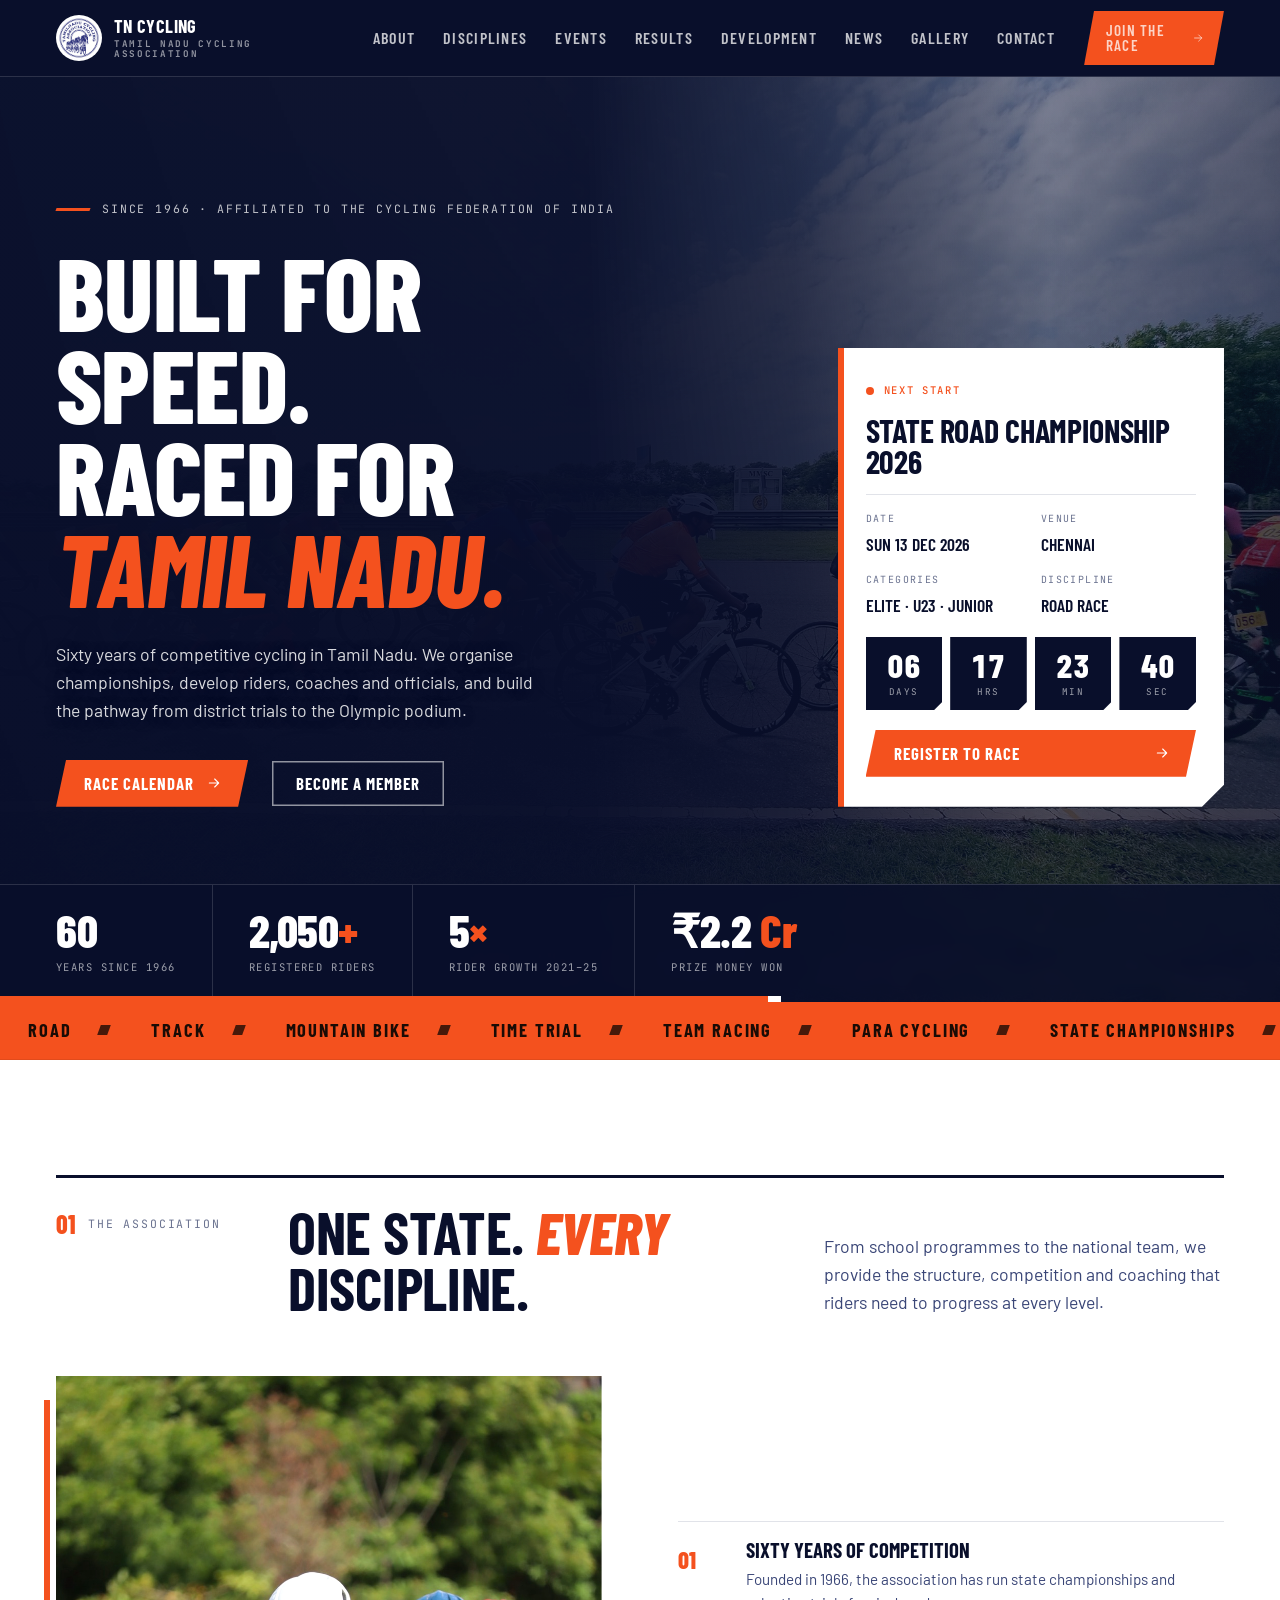
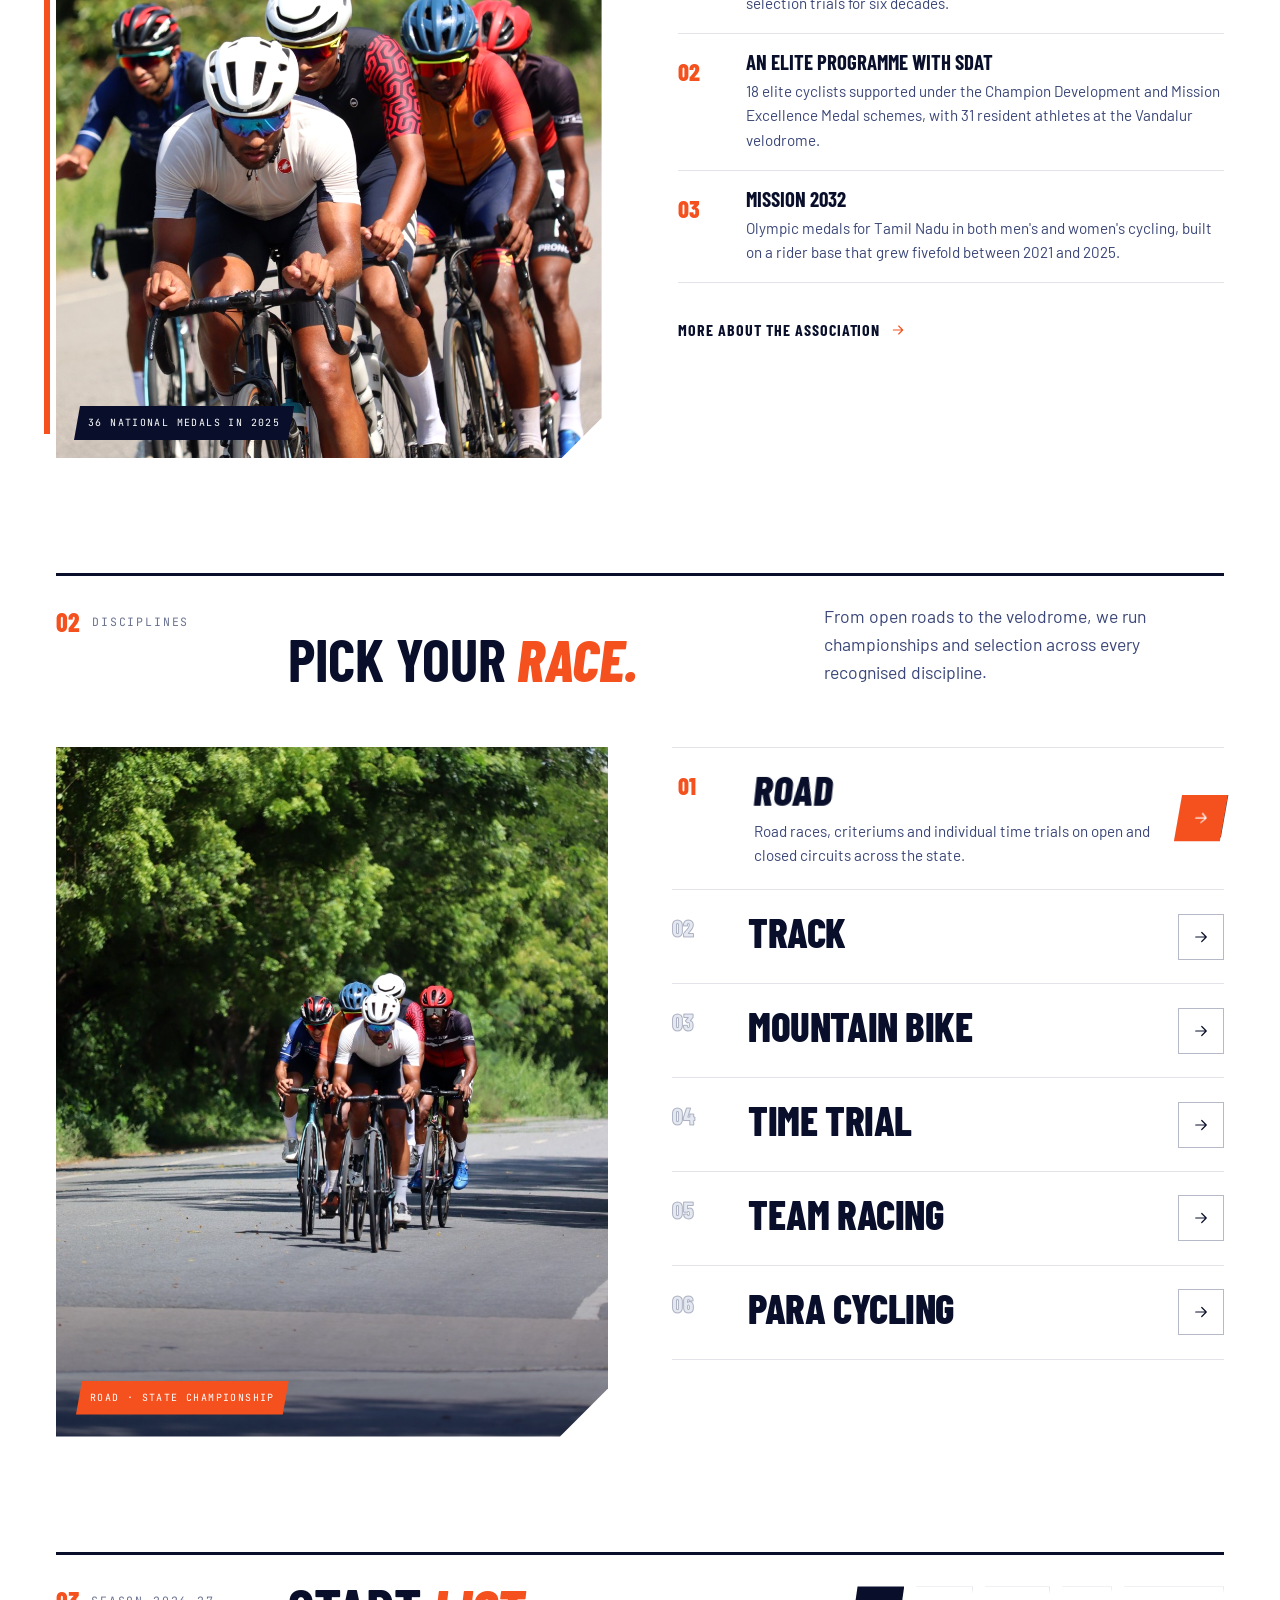
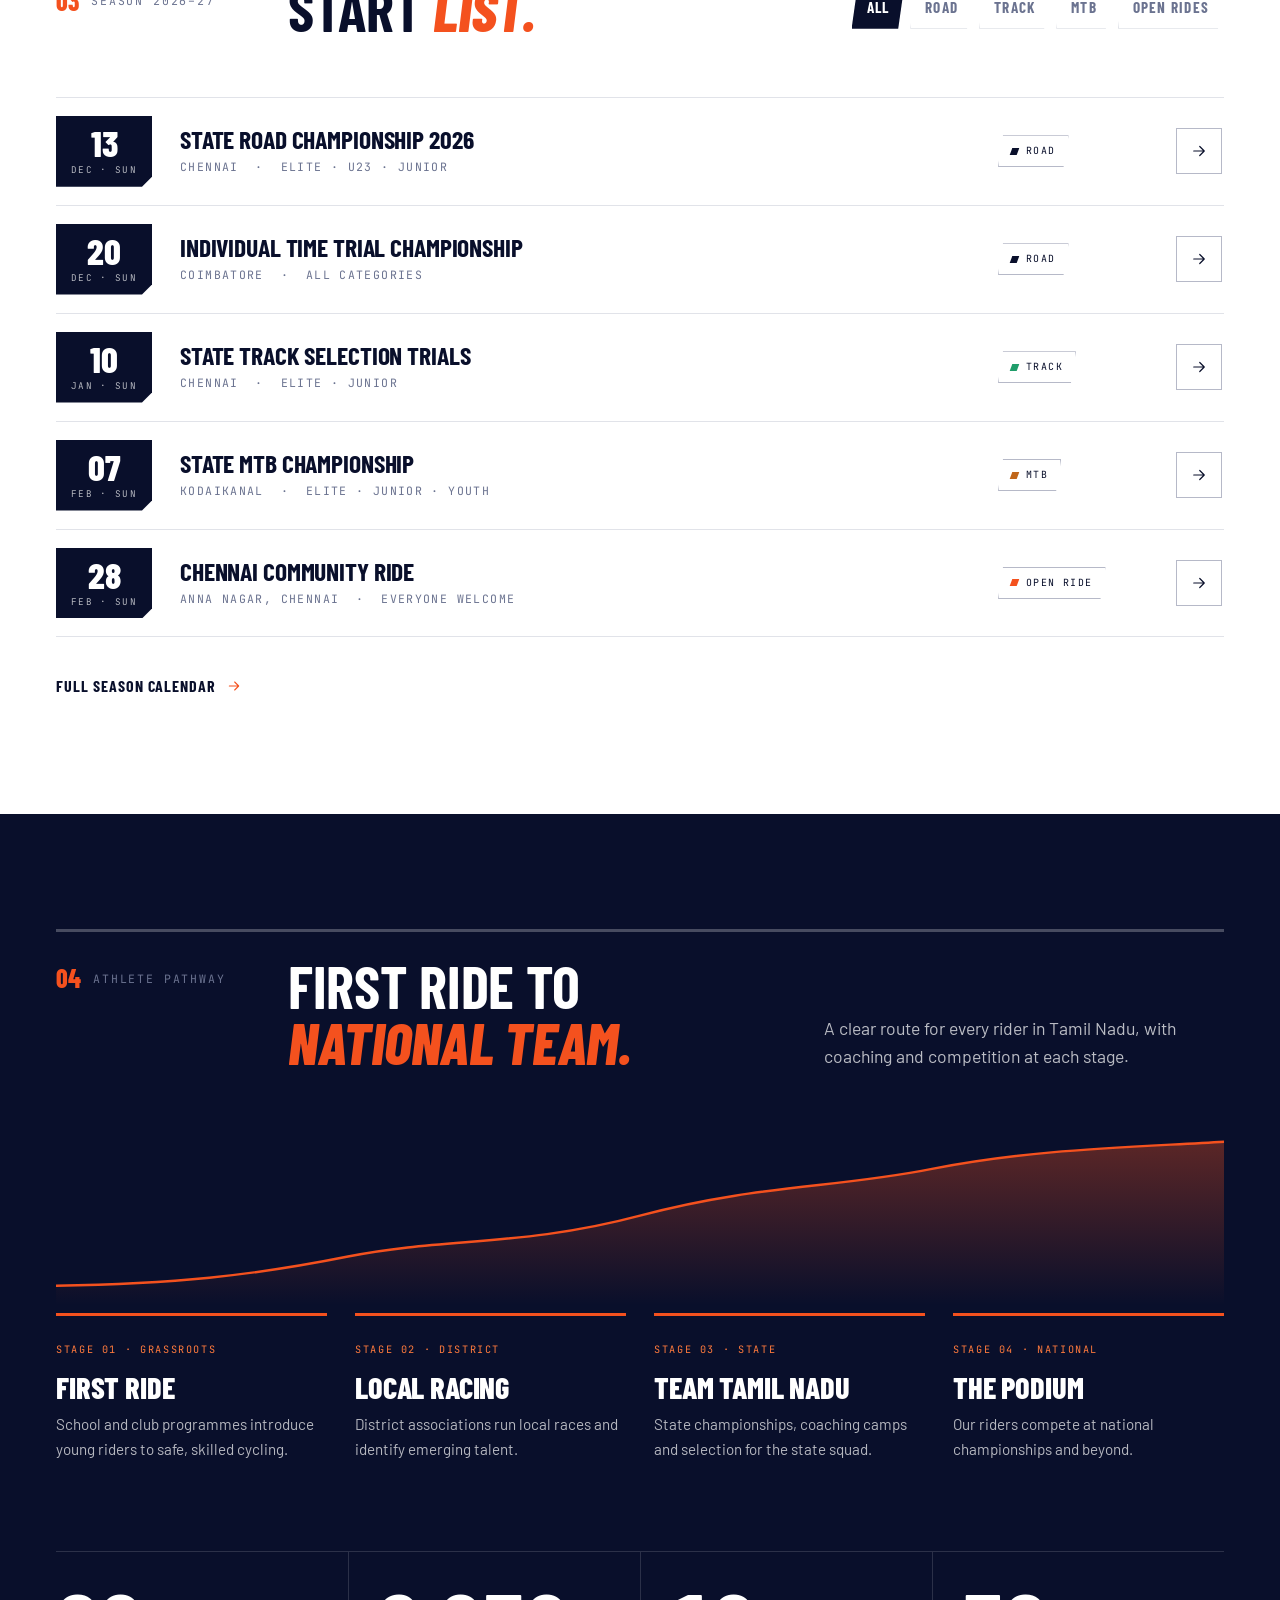
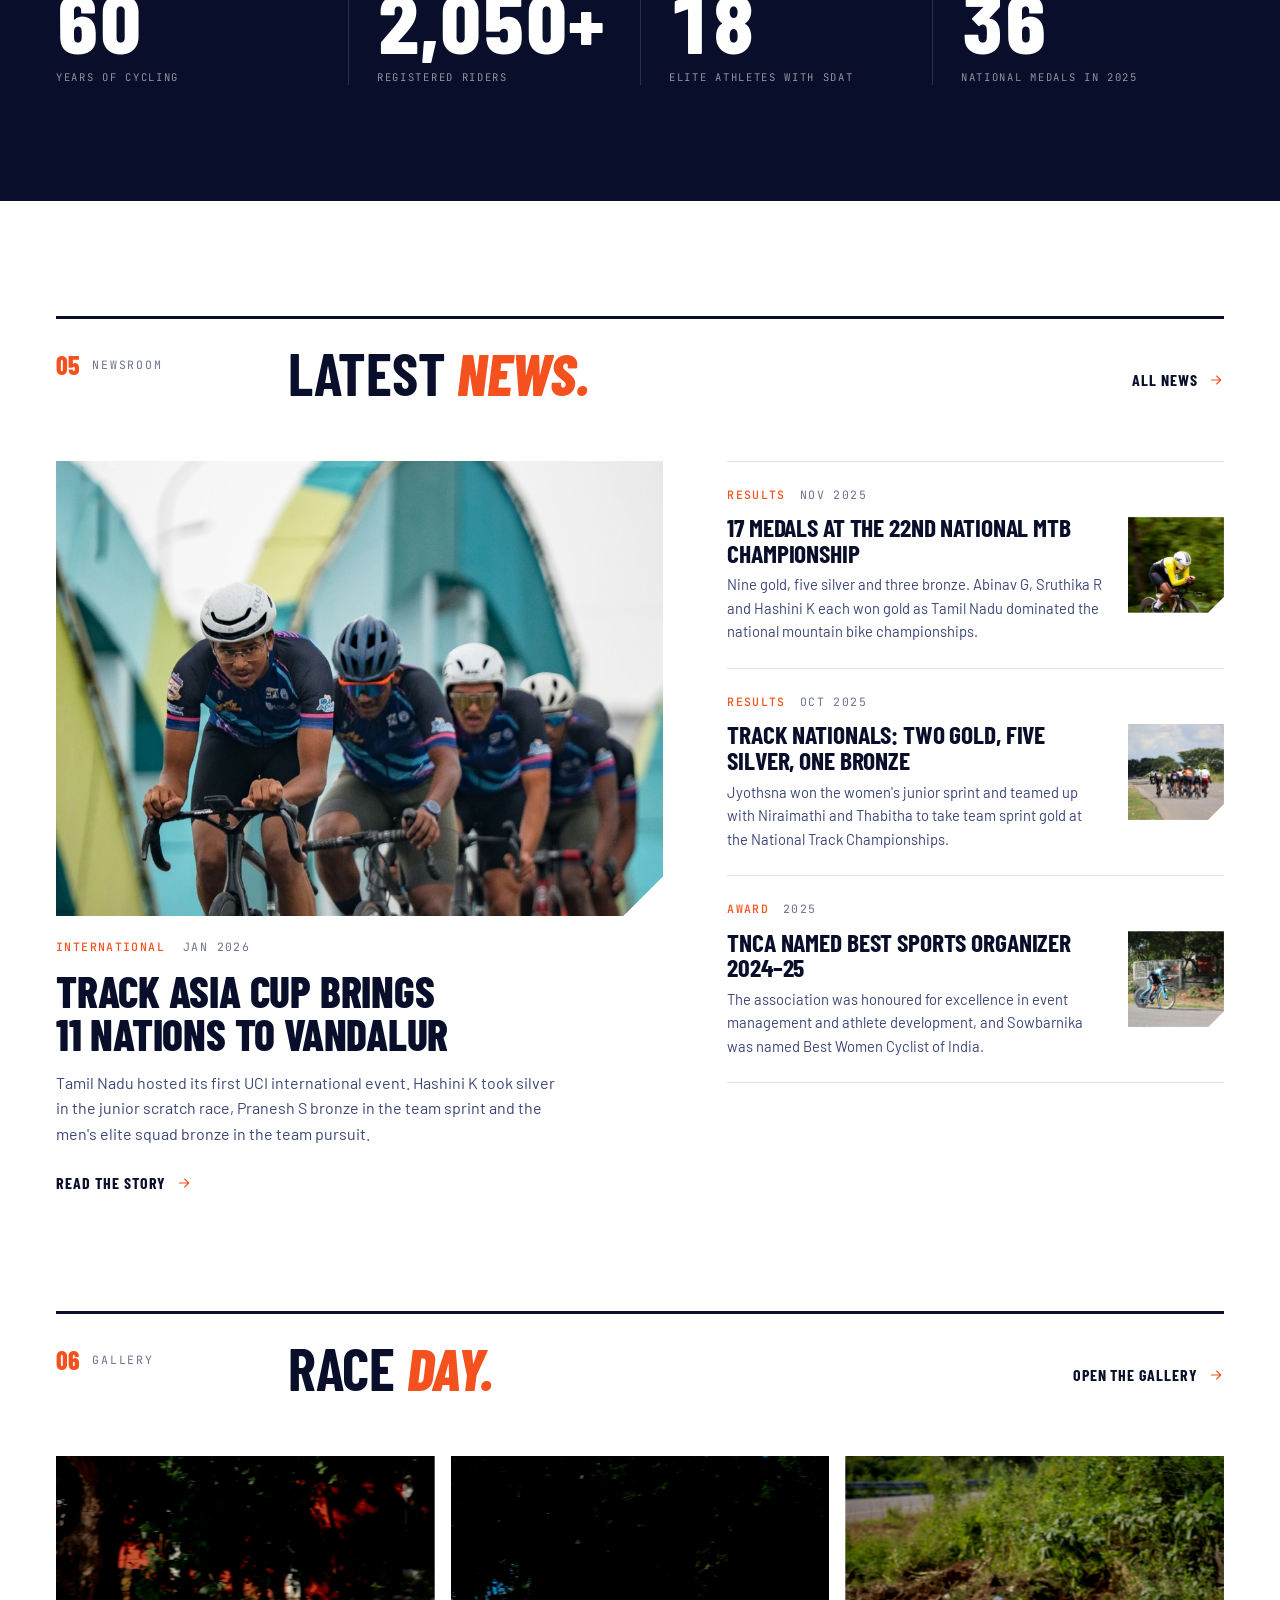
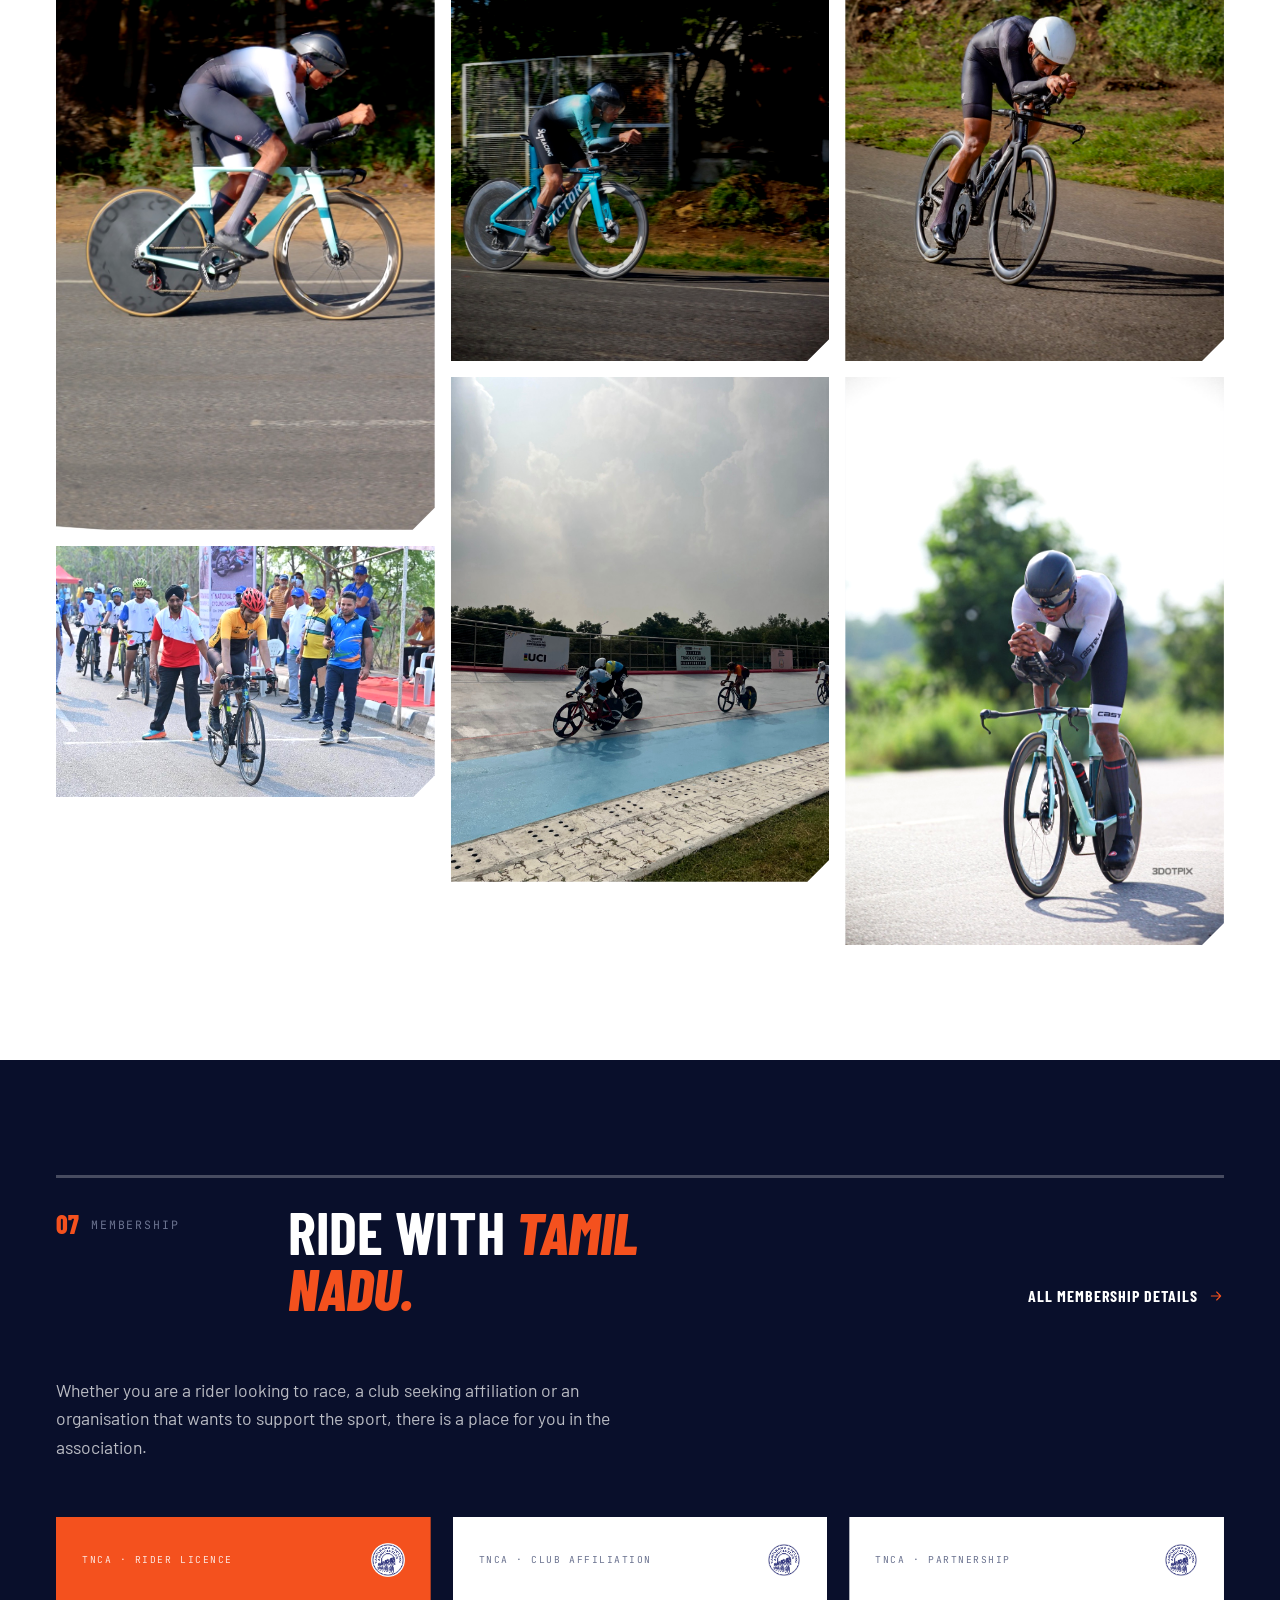
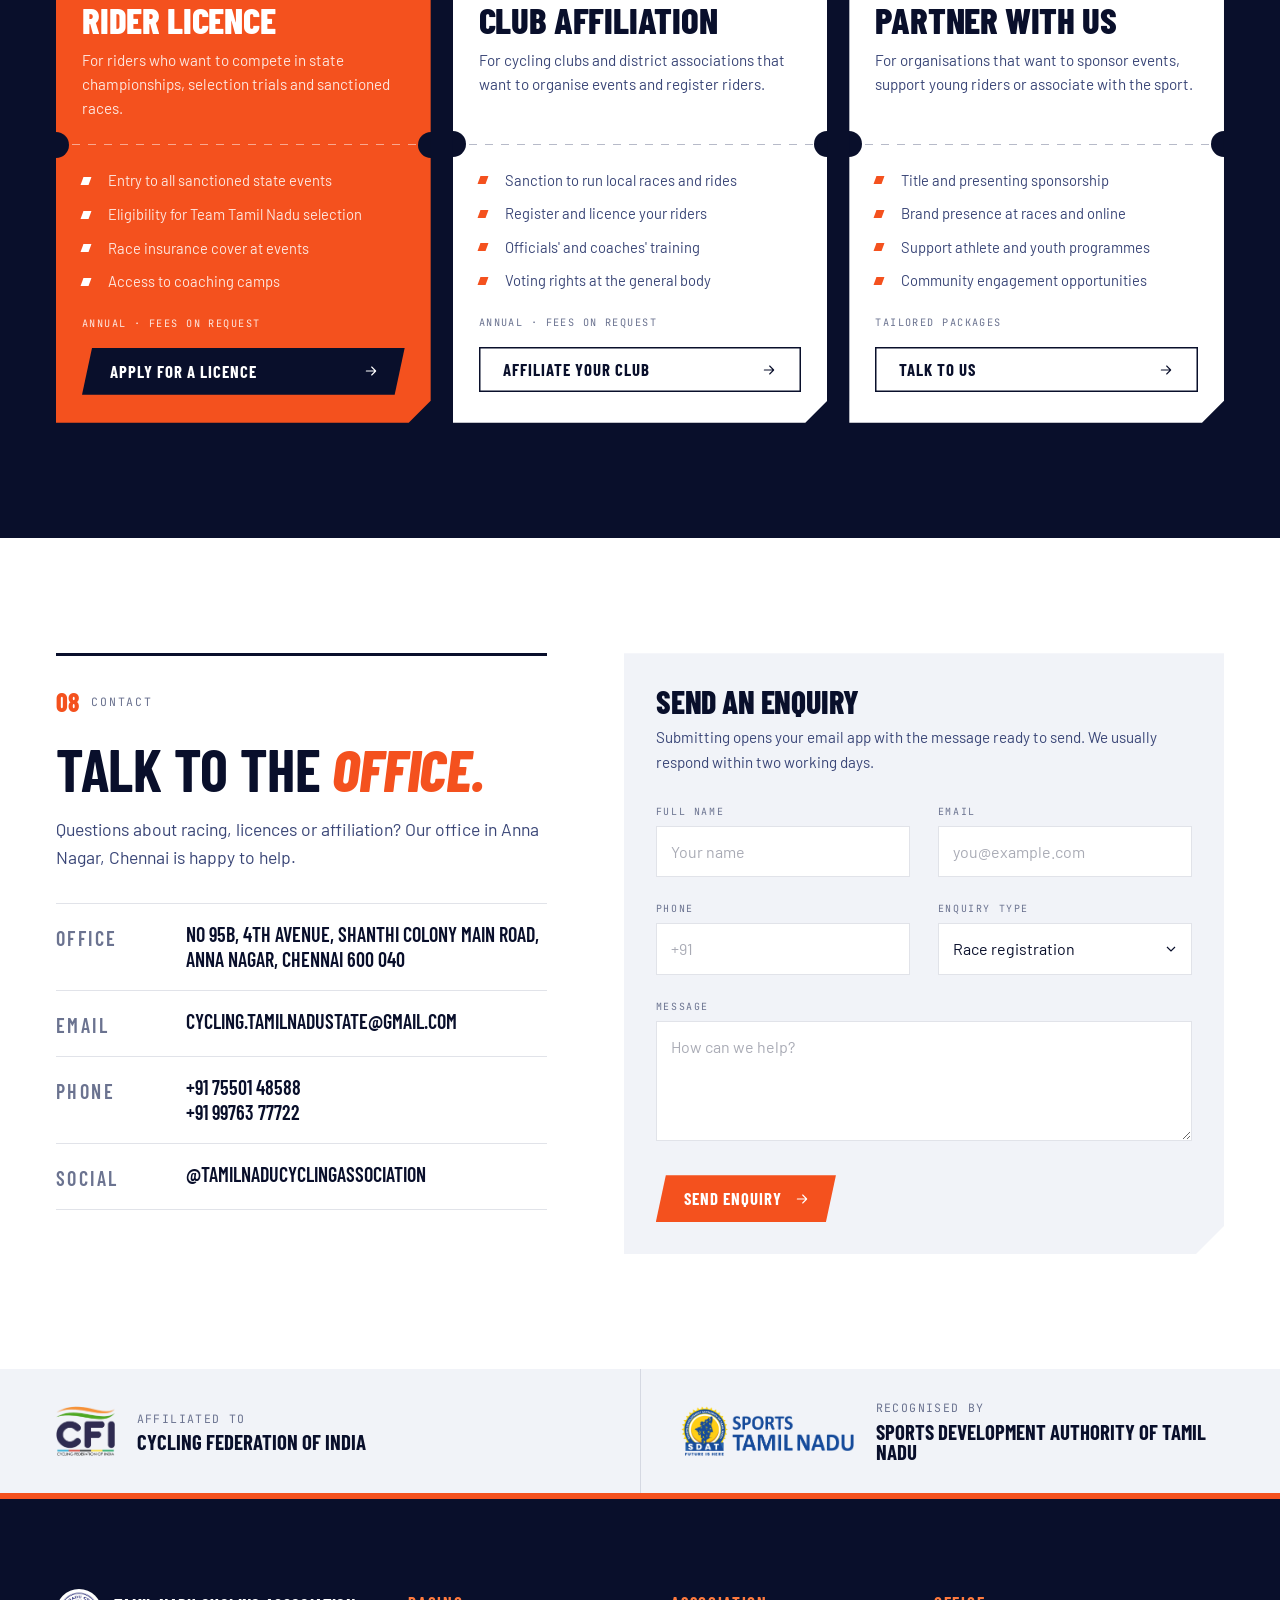
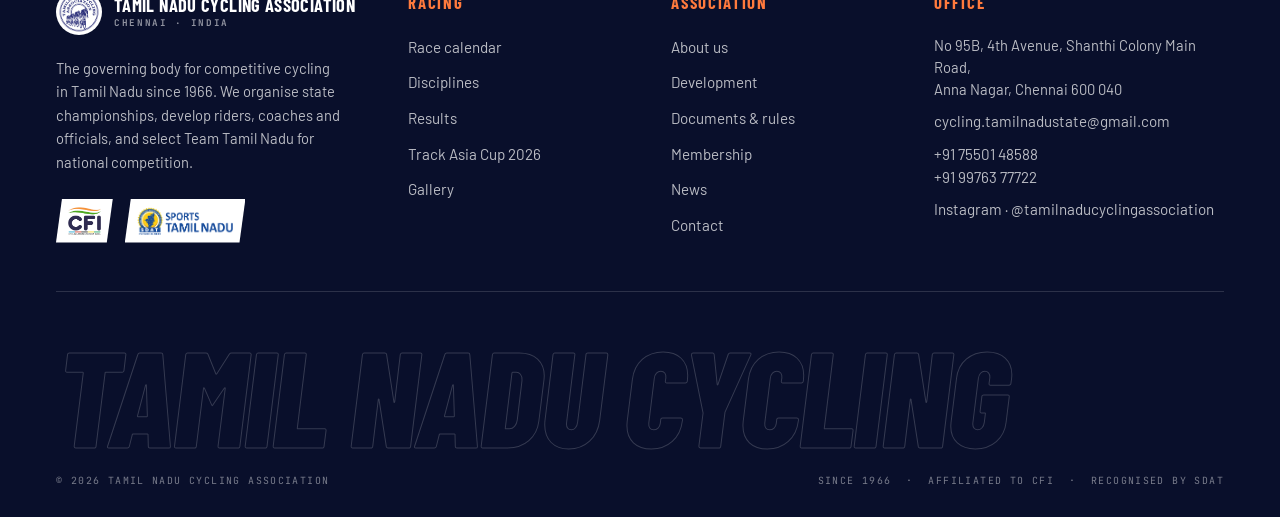
==== commit b4d1e0a3: "Merge real association content from the live site Replace placeholder stats, news and districts with" ====
--- a/index.html
+++ b/index.html
@@ -29,7 +29,7 @@
     </a>
     <button class="menu-toggle" aria-label="Open menu" aria-expanded="false" aria-controls="nav"><span>Menu</span><i></i></button>
     <nav class="nav" id="nav" aria-label="Main navigation">
-      <a href="index.html" class="active" aria-current="page">Home</a><a href="about.html">About</a><a href="disciplines.html">Disciplines</a><a href="events.html">Events</a><a href="news.html">News</a><a href="gallery.html">Gallery</a><a href="contact.html">Contact</a>
+      <a href="about.html">About</a><a href="disciplines.html">Disciplines</a><a href="events.html">Events</a><a href="results.html">Results</a><a href="development.html">Development</a><a href="news.html">News</a><a href="gallery.html">Gallery</a><a href="contact.html">Contact</a>
       <a href="membership.html" class="btn">Join the race <svg aria-hidden="true"><use href="#i-arrow"/></svg></a>
     </nav>
   </div>
@@ -41,9 +41,9 @@
   <img class="hero-bg" src="images/join.jpg" alt="" fetchpriority="high">
   <div class="container hero-grid">
     <div class="hero-copy">
-      <span class="kicker">Tamil Nadu Cycling Association · Affiliated to CFI</span>
+      <span class="kicker">Since 1966 · Affiliated to the Cycling Federation of India</span>
       <h1>Built for speed.<br>Raced for <em>Tamil Nadu.</em></h1>
-      <p class="lead">The state governing body for road, track, mountain bike and para cycling. We organise championships, develop riders and coaches, and select Team Tamil Nadu for national competition.</p>
+      <p class="lead">Sixty years of competitive cycling in Tamil Nadu. We organise championships, develop riders, coaches and officials, and build the pathway from district trials to the Olympic podium.</p>
       <div class="hero-actions">
         <a href="events.html" class="btn">Race calendar <svg aria-hidden="true"><use href="#i-arrow"/></svg></a>
         <a href="membership.html" class="btn btn-ghost-light">Become a member</a>
@@ -68,10 +68,10 @@
     </aside>
   </div>
   <div class="hero-foot"><div class="container hero-stats">
-    <div><b>38</b><span>Districts</span></div>
-    <div><b>2,500<i>+</i></b><span>Registered riders</span></div>
-    <div><b>40<i>+</i></b><span>Events a season</span></div>
-    <div><b>150<i>+</i></b><span>National medals</span></div>
+    <div><b>60</b><span>Years since 1966</span></div>
+    <div><b>2,050<i>+</i></b><span>Registered riders</span></div>
+    <div><b>5<i>×</i></b><span>Rider growth 2021–25</span></div>
+    <div><b>₹2.2 <i>Cr</i></b><span>Prize money won</span></div>
   </div></div>
 </section>
 
@@ -89,13 +89,13 @@
     <div class="split">
       <div class="split-media reveal">
         <img src="images/race.jpg" alt="Road cyclists racing in a tight group">
-        <span class="cap">150+ national medals</span>
+        <span class="cap">36 national medals in 2025</span>
       </div>
       <div class="split-body reveal">
         <ul class="marks">
-          <li><span class="k">01</span><div><b>State championships and selection trials</b><span>Sanctioned competition across every recognised discipline.</span></div></li>
-          <li><span class="k">02</span><div><b>Rider and coach development</b><span>Camps, certification and a clear pathway to the national squad.</span></div></li>
-          <li><span class="k">03</span><div><b>A district and club network</b><span>Affiliated associations in all 38 districts of Tamil Nadu.</span></div></li>
+          <li><span class="k">01</span><div><b>Sixty years of competition</b><span>Founded in 1966, the association has run state championships and selection trials for six decades.</span></div></li>
+          <li><span class="k">02</span><div><b>An elite programme with SDAT</b><span>18 elite cyclists supported under the Champion Development and Mission Excellence Medal schemes, with 31 resident athletes at the Vandalur velodrome.</span></div></li>
+          <li><span class="k">03</span><div><b>Mission 2032</b><span>Olympic medals for Tamil Nadu in both men's and women's cycling, built on a rider base that grew fivefold between 2021 and 2025.</span></div></li>
         </ul>
         <a href="about.html" class="textlink">More about the association <svg aria-hidden="true"><use href="#i-arrow"/></svg></a>
       </div>
@@ -241,10 +241,10 @@
       <div class="stage reveal"><span class="k">Stage 04 · National</span><h3>The podium</h3><p>Our riders compete at national championships and beyond.</p></div>
     </div>
     <div class="stats">
-      <div><b data-count="38">0</b><span>Districts</span></div>
-      <div><b data-count="2500" data-suffix="+">0</b><span>Registered riders</span></div>
-      <div><b data-count="40" data-suffix="+">0</b><span>Events a season</span></div>
-      <div><b data-count="150" data-suffix="+">0</b><span>National medals</span></div>
+      <div><b data-count="60">0</b><span>Years of cycling</span></div>
+      <div><b data-count="2050" data-suffix="+">0</b><span>Registered riders</span></div>
+      <div><b data-count="18">0</b><span>Elite athletes with SDAT</span></div>
+      <div><b data-count="36">0</b><span>National medals in 2025</span></div>
     </div>
   </div>
 </section>
@@ -258,13 +258,13 @@
     </div>
     <div class="news">
       <article class="story-lead reveal">
-        <a href="news.html"><img src="images/news-1.jpg" alt=""></a>
-        <div class="mono"><b>Results</b><span>Oct 2026</span></div>
-        <h3><a href="news.html">Team Tamil Nadu returns from Nationals with a medal haul</a></h3>
-        <p>Our riders finished on the podium across road and track events at the national championships, capping a strong season for the state squad.</p>
-        <a href="news.html" class="textlink">Read the story <svg aria-hidden="true"><use href="#i-arrow"/></svg></a>
+        <a href="track-asia-cup.html"><img src="images/news-1.jpg" alt=""></a>
+        <div class="mono"><b>International</b><span>Jan 2026</span></div>
+        <h3><a href="track-asia-cup.html">Track Asia Cup brings 11 nations to Vandalur</a></h3>
+        <p>Tamil Nadu hosted its first UCI international event. Hashini K took silver in the junior scratch race, Pranesh S bronze in the team sprint and the men's elite squad bronze in the team pursuit.</p>
+        <a href="track-asia-cup.html" class="textlink">Read the story <svg aria-hidden="true"><use href="#i-arrow"/></svg></a>
       </article>
-      <ul class="story-list reveal"><li><a href="news.html"><div><div class="mono"><b>Development</b><span>Sep 2026</span></div><h3>Junior high-performance camp concludes in Chennai</h3><p>Thirty junior riders completed a two-week residential camp covering structured training, nutrition and race craft under state coaches.</p></div><img src="images/news-2.jpg" alt="" loading="lazy"></a></li><li><a href="news.html"><div><div class="mono"><b>Association</b><span>Aug 2026</span></div><h3>New district clubs join the association</h3><p>Clubs from four more districts affiliated this quarter, widening the base from which future state riders will be drawn.</p></div><img src="images/news-3.jpg" alt="" loading="lazy"></a></li><li><a href="news.html"><div><div class="mono"><b>Calendar</b><span>Jul 2026</span></div><h3>2026–27 race calendar announced</h3><p>The season opens with the State Road Championship in December and continues with track, MTB and open events through to February.</p></div><img src="images/time-trial.jpg" alt="" loading="lazy"></a></li></ul>
+      <ul class="story-list reveal"><li><a href="results.html#mtb"><div><div class="mono"><b>Results</b><span>Nov 2025</span></div><h3>17 medals at the 22nd National MTB Championship</h3><p>Nine gold, five silver and three bronze. Abinav G, Sruthika R and Hashini K each won gold as Tamil Nadu dominated the national mountain bike championships.</p></div><img src="images/news-2.jpg" alt="" loading="lazy"></a></li><li><a href="results.html#track"><div><div class="mono"><b>Results</b><span>Oct 2025</span></div><h3>Track Nationals: two gold, five silver, one bronze</h3><p>Jyothsna won the women's junior sprint and teamed up with Niraimathi and Thabitha to take team sprint gold at the National Track Championships.</p></div><img src="images/news-3.jpg" alt="" loading="lazy"></a></li><li><a href="results.html#awards"><div><div class="mono"><b>Award</b><span>2025</span></div><h3>TNCA named Best Sports Organizer 2024–25</h3><p>The association was honoured for excellence in event management and athlete development, and Sowbarnika was named Best Women Cyclist of India.</p></div><img src="images/time-trial.jpg" alt="" loading="lazy"></a></li></ul>
     </div>
   </div>
 </section>
@@ -359,11 +359,12 @@
         <ul class="details">
           <li><span class="mono">Office</span><span>No 95B, 4th Avenue, Shanthi Colony Main Road,<br>Anna Nagar, Chennai 600 040</span></li>
           <li><span class="mono">Email</span><a href="mailto:cycling.tamilnadustate@gmail.com">cycling.tamilnadustate@gmail.com</a></li>
-          <li><span class="mono">Web</span><a href="https://www.tncyclingassociation.com">tncyclingassociation.com</a></li>
+          <li><span class="mono">Phone</span><span><a href="tel:+917550148588">+91 75501 48588</a><br><a href="tel:+919976377722">+91 99763 77722</a></span></li>
+          <li><span class="mono">Social</span><a href="https://www.instagram.com/tamilnaducyclingassociation" rel="noopener">@tamilnaducyclingassociation</a></li>
         </ul>
       </div>
       <div class="reveal">
-<form id="contactForm" class="form" novalidate>
+<form id="contactForm" class="form" data-mailto data-subject-field="topic" novalidate>
   <h3>Send an enquiry</h3>
   <p>Submitting opens your email app with the message ready to send. We usually respond within two working days.</p>
   <div class="fields">
@@ -398,7 +399,7 @@
     <div class="footer-top">
       <div class="footer-about">
         <a href="index.html" class="brand"><img src="images/logos/tnca-logo.png" alt=""><span class="wm">Tamil Nadu Cycling Association<small>Chennai · India</small></span></a>
-        <p>The governing body for road, track, mountain bike and para cycling in Tamil Nadu. We organise state championships, develop riders and coaches, and select Team Tamil Nadu for national competition.</p>
+        <p>The governing body for competitive cycling in Tamil Nadu since 1966. We organise state championships, develop riders, coaches and officials, and select Team Tamil Nadu for national competition.</p>
         <div class="footer-logos">
           <span><img src="images/logos/cfi-logo.png" alt="Cycling Federation of India"></span>
           <span><img src="images/logos/sdat-logo.png" alt="Sports Development Authority of Tamil Nadu"></span>
@@ -409,7 +410,8 @@
         <ul>
           <li><a href="events.html">Race calendar</a></li>
           <li><a href="disciplines.html">Disciplines</a></li>
-          <li><a href="about.html#pathway">Athlete pathway</a></li>
+          <li><a href="results.html">Results</a></li>
+          <li><a href="track-asia-cup.html">Track Asia Cup 2026</a></li>
           <li><a href="gallery.html">Gallery</a></li>
         </ul>
       </div>
@@ -417,6 +419,8 @@
         <h4>Association</h4>
         <ul>
           <li><a href="about.html">About us</a></li>
+          <li><a href="development.html">Development</a></li>
+          <li><a href="documents.html">Documents &amp; rules</a></li>
           <li><a href="membership.html">Membership</a></li>
           <li><a href="news.html">News</a></li>
           <li><a href="contact.html">Contact</a></li>
@@ -427,14 +431,15 @@
         <ul class="footer-contact">
           <li>No 95B, 4th Avenue, Shanthi Colony Main Road,<br>Anna Nagar, Chennai 600 040</li>
           <li><a href="mailto:cycling.tamilnadustate@gmail.com">cycling.tamilnadustate@gmail.com</a></li>
-          <li><a href="https://www.tncyclingassociation.com">www.tncyclingassociation.com</a></li>
+          <li><a href="tel:+917550148588">+91 75501 48588</a><br><a href="tel:+919976377722">+91 99763 77722</a></li>
+          <li><a href="https://www.instagram.com/tamilnaducyclingassociation" rel="noopener">Instagram · @tamilnaducyclingassociation</a></li>
         </ul>
       </div>
     </div>
     <div class="wordmark" aria-hidden="true">Tamil Nadu Cycling</div>
     <div class="footer-bottom">
       <span>&copy; <span id="year"></span> Tamil Nadu Cycling Association</span>
-      <span>Affiliated to CFI &nbsp;·&nbsp; Recognised by SDAT</span>
+      <span>Since 1966 &nbsp;·&nbsp; Affiliated to CFI &nbsp;·&nbsp; Recognised by SDAT</span>
     </div>
   </div>
 </footer>
--- a/css/style.css
+++ b/css/style.css
@@ -524,3 +524,74 @@
   .marquee-track { animation: none; }
   html { scroll-behavior: auto; }
 }
+
+/* ---------- people, organisation */
+.people { display: grid; grid-template-columns: repeat(3, 1fr); gap: 16px; margin-top: 28px; }
+.person { position: relative; padding: 20px 20px 22px; background: var(--bg-2); border-top: 3px solid var(--accent); clip-path: polygon(0 0, 100% 0, 100% calc(100% - 14px), calc(100% - 14px) 100%, 0 100%); }
+.person .mono { display: block; font-size: .62rem; }
+.person b { display: block; margin-top: 10px; font-family: var(--display); font-weight: 700; font-size: 1.45rem; line-height: 1; text-transform: uppercase; color: var(--ink); }
+.person small { display: block; margin-top: 8px; color: var(--navy-soft); font-size: .85rem; }
+.section-ink .person { background: rgba(255, 255, 255, .07); }
+.section-ink .person b { color: #fff; }
+.section-ink .person small { color: rgba(255, 255, 255, .6); }
+.org-level { display: grid; grid-template-columns: minmax(0, .8fr) minmax(0, 1.2fr); gap: clamp(28px, 4vw, 64px); padding: clamp(36px, 5vw, 56px) 0; border-top: 1px solid var(--line); }
+.org-level:last-child { border-bottom: 1px solid var(--line); }
+.org-level .k { display: block; font-family: var(--display); font-weight: 800; font-size: clamp(3rem, 6vw, 5rem); line-height: .9; color: var(--accent); margin-bottom: 14px; }
+.org-level h3 { font-size: 2rem; margin-top: 10px; line-height: 1; }
+.org-level p { margin-top: 14px; color: var(--navy-soft); }
+.org-level .textlink { margin-top: 18px; }
+.org-level .people { margin-top: 0; }
+@media (max-width: 900px) { .org-level { grid-template-columns: 1fr; } }
+@media (max-width: 640px) { .people { grid-template-columns: 1fr; } }
+
+/* ---------- medal tables */
+.medals { width: 100%; border-collapse: collapse; margin-top: 8px; }
+.medals th { font-family: var(--mono); font-size: .62rem; letter-spacing: .14em; text-transform: uppercase; color: var(--muted); text-align: left; padding: 0 16px 12px 0; border-bottom: 2px solid var(--ink); font-weight: 500; }
+.medals td { padding: 16px 16px 16px 0; border-bottom: 1px solid var(--line); vertical-align: top; }
+.medals td.ev { font-family: var(--display); font-weight: 700; font-size: 1.3rem; text-transform: uppercase; line-height: 1.05; color: var(--ink); }
+.medals td.ath { color: var(--navy-soft); line-height: 1.45; }
+.medal { display: inline-flex; align-items: center; gap: 8px; font-family: var(--mono); font-size: .62rem; letter-spacing: .14em; text-transform: uppercase; white-space: nowrap; color: var(--ink); padding-top: 4px; }
+.medal::before { content: ""; width: 12px; height: 12px; transform: skewX(-20deg); background: var(--ink); }
+.medal.gold::before { background: #d6a51c; }
+.medal.silver::before { background: #a3abba; }
+.medal.bronze::before { background: #b4703a; }
+.section-ink .medals th { border-color: rgba(255, 255, 255, .6); color: rgba(255, 255, 255, .6); }
+.section-ink .medals td { border-color: var(--line-light); }
+.section-ink .medals td.ev { color: #fff; }
+.section-ink .medals td.ath { color: rgba(255, 255, 255, .72); }
+.section-ink .medal { color: rgba(255, 255, 255, .85); }
+@media (max-width: 640px) {
+  .medals thead { display: none; }
+  .medals tr { display: grid; grid-template-columns: 1fr; gap: 4px; padding: 14px 0; border-bottom: 1px solid var(--line); }
+  .medals td { padding: 0; border: 0; }
+  .section-ink .medals tr { border-color: var(--line-light); }
+}
+
+/* ---------- big number columns */
+.cols.big .k { font-size: clamp(2.6rem, 4vw, 3.6rem); }
+
+/* ---------- growth chart */
+.chart { margin-top: 32px; }
+.chart ol { display: grid; grid-template-columns: repeat(5, 1fr); gap: clamp(10px, 2.5vw, 32px); align-items: end; height: 280px; list-style: none; border-bottom: 2px solid var(--ink); }
+.chart li { display: flex; flex-direction: column; justify-content: flex-end; height: 100%; }
+.chart .v { font-family: var(--display); font-weight: 800; font-size: clamp(1.1rem, 2vw, 1.6rem); line-height: 1; margin-bottom: 8px; color: var(--ink); font-variant-numeric: tabular-nums; }
+.chart .bar { display: block; height: calc(var(--v) / var(--max) * 100%); background: var(--navy); clip-path: polygon(0 6px, 100% 0, 100% 100%, 0 100%); transition: background .25s ease; }
+.chart li:last-child .bar { background: var(--accent); }
+.chart li:hover .bar { background: var(--accent-2); }
+.chart-x { display: grid; grid-template-columns: repeat(5, 1fr); gap: clamp(10px, 2.5vw, 32px); padding-top: 12px; }
+.chart-x span { font-family: var(--mono); font-size: .68rem; letter-spacing: .14em; text-transform: uppercase; color: var(--muted); }
+.chart figcaption { margin-top: 20px; text-transform: none; letter-spacing: .04em; font-size: .72rem; }
+@media (max-width: 520px) { .chart ol { height: 200px; } }
+
+/* ---------- rules cards */
+.rules { display: grid; grid-template-columns: repeat(3, 1fr); gap: 20px; }
+.rule-card { padding: 26px 24px 28px; background: #fff; border-top: 3px solid var(--ink); clip-path: polygon(0 0, 100% 0, 100% calc(100% - 16px), calc(100% - 16px) 100%, 0 100%); }
+.rule-card h3 { font-size: 1.9rem; margin-top: 12px; line-height: .95; }
+.rule-card > p { margin-top: 12px; color: var(--navy-soft); font-size: .95rem; }
+.rule-card .marks { margin-top: 18px; }
+.rule-card .marks li { padding: 12px 0; }
+.rule-card .marks b { font-size: .95rem; font-weight: 500; text-transform: none; letter-spacing: 0; }
+@media (max-width: 900px) { .rules { grid-template-columns: 1fr; } }
+
+.stats b.money { font-size: clamp(2.4rem, 4.2vw, 3.8rem); white-space: nowrap; }
+.stats b.money small { font-size: .5em; margin-left: 4px; color: var(--accent); }
